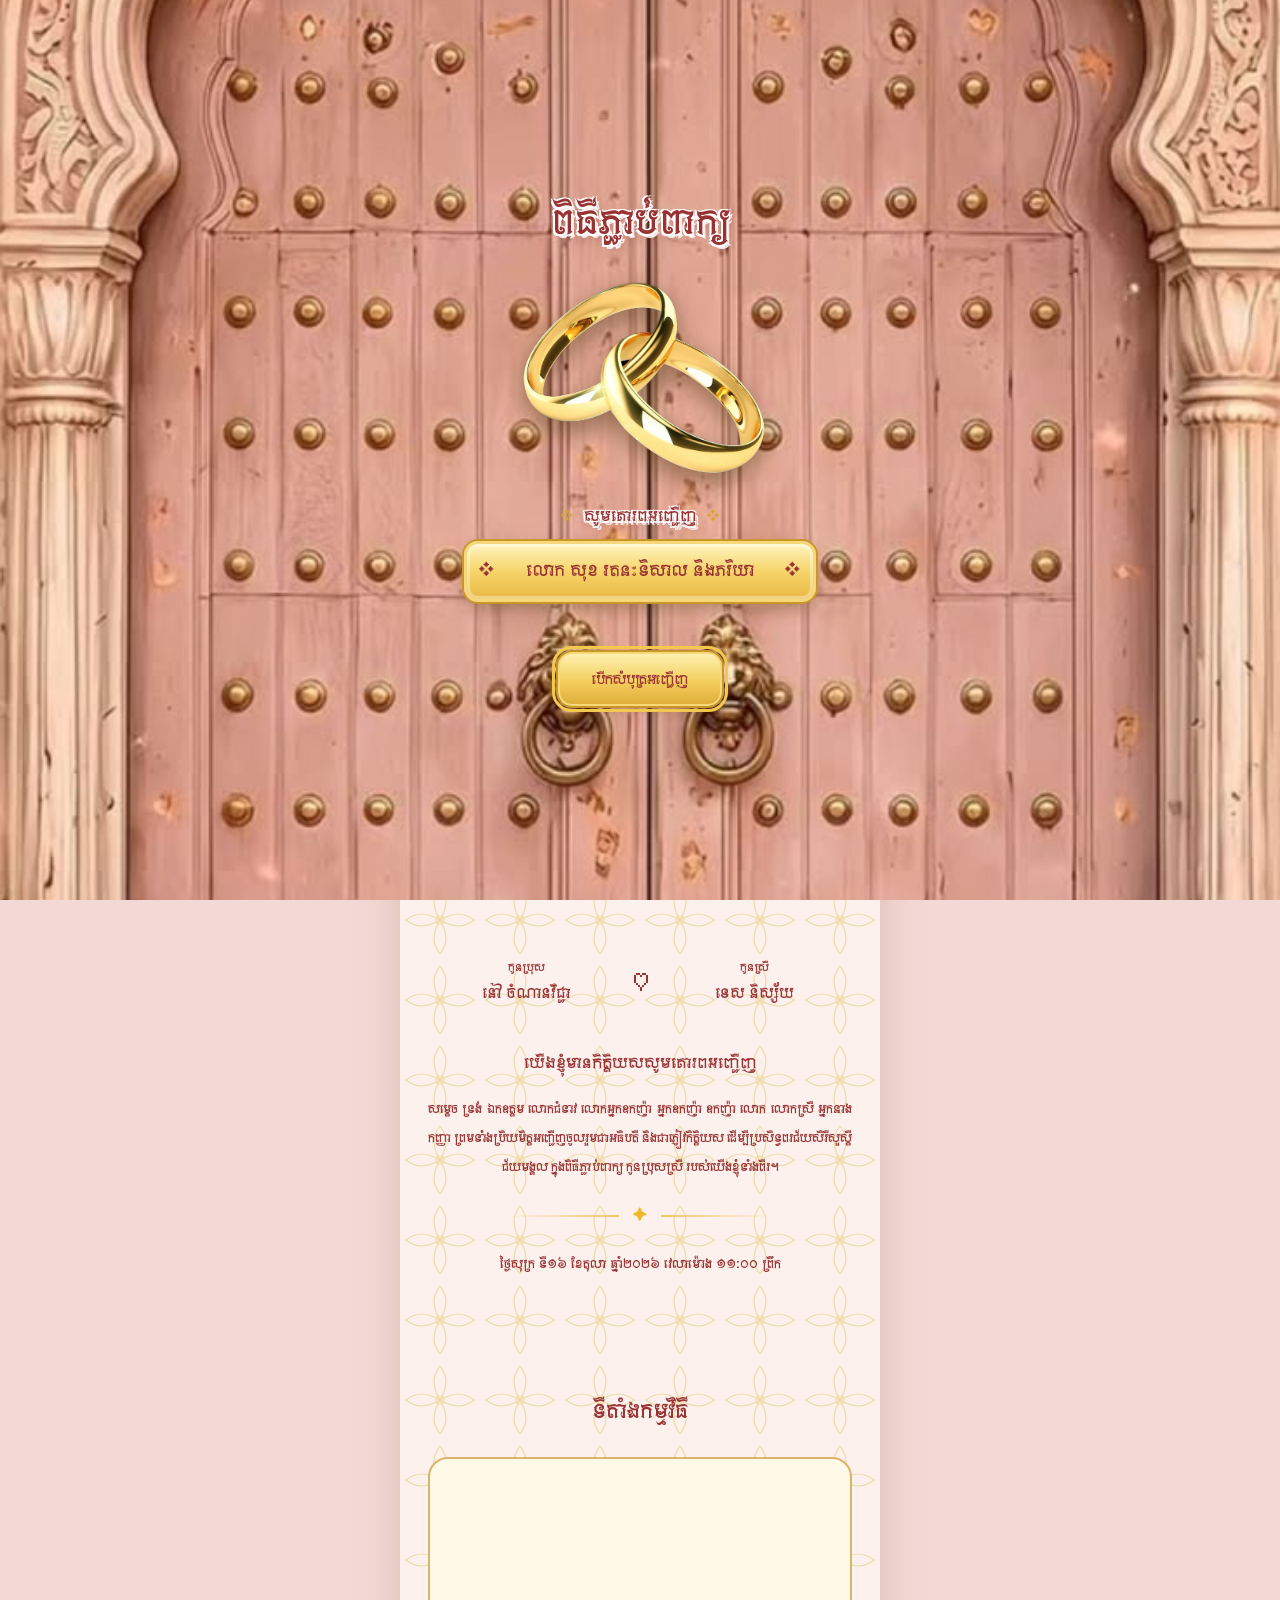
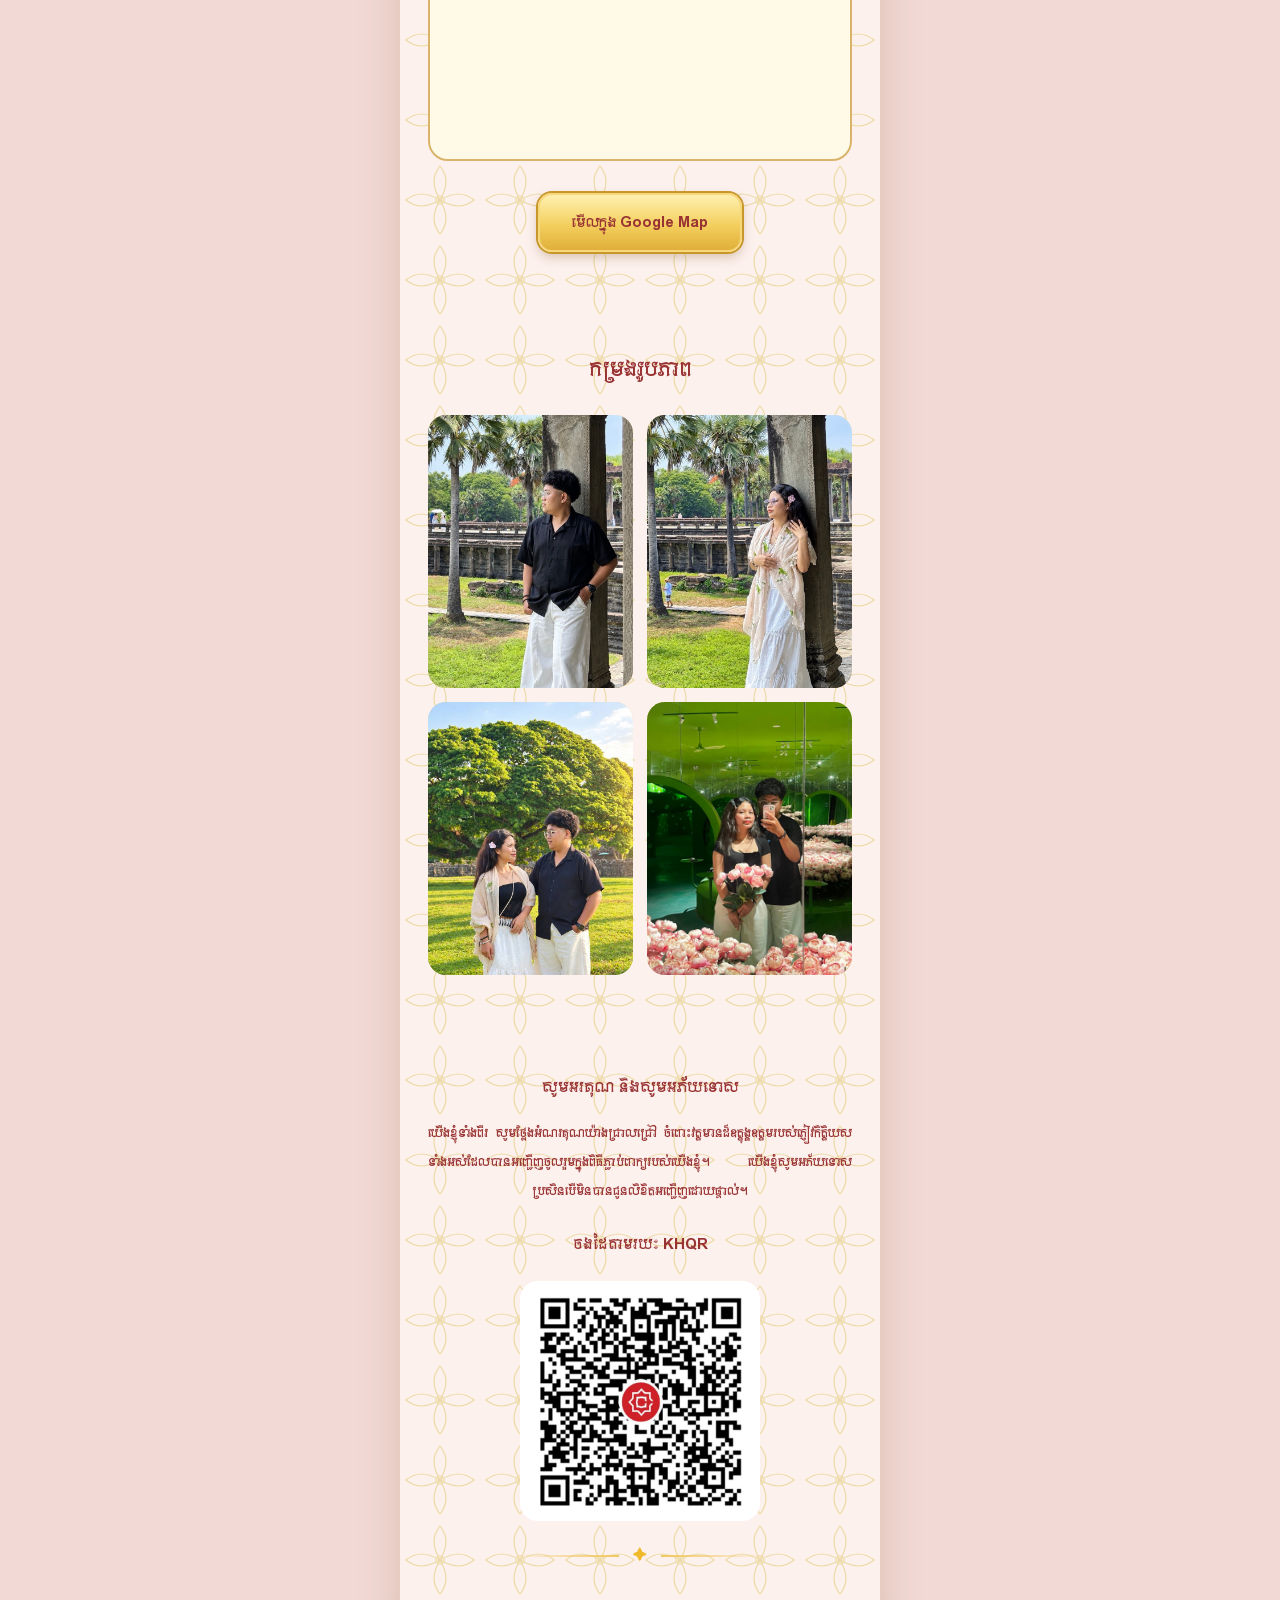
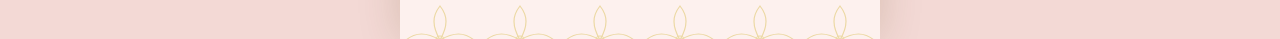
==== index.html @ 8ad5c9bc "Revise thank you message and fix audio source Updated the thank you message and corrected audio sour" ====
<!DOCTYPE html>
<html lang="km">
<head>
  <meta charset="UTF-8">
  <meta name="viewport" content="width=device-width, initial-scale=1">
  <meta name="robots" content="noindex">
  <title>ពិធីភ្ជាប់ពាក្យ</title>
  <link rel="preload" href="fonts/AKbalthom_Kbach_Regular.ttf" as="font" type="font/ttf" crossorigin>
  <link rel="stylesheet" href="style.css">
</head>
<body class="locked">
<div class="gate" id="gate" role="dialog" aria-modal="true" aria-label="Open invitation">
  <div class="door l"><div class="bg"></div></div>
  <div class="door r"><div class="bg"></div></div>
      
  <div class="gate-in">
    <h1 class="blue">ពិធីភ្ជាប់ពាក្យ</h1>
    <div class="ringbox"><img src="images/rings.png" alt="" onerror="this.remove()"></div>
    <p class="blue lead">សូមគោរពអញ្ជើញ</p>
    <div class="plaque" id="gateGuest"></div><br>
    <button class="gold" id="open" type="button">បើកសំបុត្រអញ្ជើញ</button>
  </div>
</div>

<main class="wrap">

  <section class="cover">
    <h1 class="blue">ពិធីភ្ជាប់ពាក្យ</h1>
    <p class="blue name l" id="groom"></p>
    <div class="ringbox"><img src="images/rings.png" alt="" onerror="this.remove()"><i class="sp s1"></i><i class="sp s2"></i><i class="sp s3"></i></div>
    <p class="blue name r" id="bride"></p>
    <div class="card">
    <p class="blue lead">សូមគោរពអញ្ជើញ</p>
    <div class="plaque" id="guest"></div>
    <p class="blue dateline" id="dateCover"></p>
    </div>
    <a class="scroll" href="#details">សូមអូសចុះក្រោម</a>
  </section>

  <section class="page" id="details">
    <div class="couple">
      <div><small>កូនប្រុស</small><strong id="groom2"></strong></div>
      <span class="heart" aria-hidden="true">♡</span>
      <div><small>កូនស្រី</small><strong id="bride2"></strong></div>
    </div>
    <h2>យើងខ្ញុំមានកិត្តិយសសូមគោរពអញ្ជើញ</h2>
    <p class="body">សម្តេច ទ្រង់ ឯកឧត្តម លោកជំទាវ លោកអ្នកឧកញ៉ា អ្នកឧកញ៉ា ឧកញ៉ា លោក លោកស្រី អ្នកនាង កញ្ញា ព្រមទាំងប្រិយមិត្តអញ្ជើញចូលរួមជាអធិបតី និងជាភ្ញៀវកិត្តិយស ដើម្បីប្រសិទ្ធពរជ័យសិរីសួស្តី ជ័យមង្គល ក្នុងពិធីភ្ជាប់ពាក្យ កូនប្រុសស្រី របស់យើងខ្ញុំទាំងពីរ។</p>
    <div class="divider"></div>
    <h3 id="countTitle">ចំនួនថ្ងៃរាប់ថយក្រោយ</h3>
    <p class="date" id="dateMain"></p>
    <div id="count" class="count" aria-live="polite"></div>
  </section>

  <section class="page">
    <h2 class="big">ទីតាំងកម្មវិធី</h2>
    <div class="map">
      <iframe id="mapFrame" title="ទីតាំងកម្មវិធី (Google Map)" loading="lazy" referrerpolicy="no-referrer-when-downgrade" allowfullscreen></iframe>
      <p id="mapNote" hidden>Map link not recognised. In config.js, paste the long Google Maps link (not a short maps.app.goo.gl link).</p>
      <p id="venueBox" hidden><strong id="venue"></strong><br><span id="address"></span></p>
    </div>
    <a class="gold" id="mapLink" href="#" target="_blank" rel="noopener">មើលក្នុង Google Map</a>
  </section>

  <section class="page">
    <h2 class="big">កម្រងរូបភាព</h2>
    <div class="gallery">
      <figure data-hint="images/photo1.jpg"><img src="images/photo1.jpg" alt="" loading="lazy" onerror="this.remove()"></figure>
      <figure data-hint="images/photo2.jpg"><img src="images/photo2.jpg" alt="" loading="lazy" onerror="this.remove()"></figure>
      <figure data-hint="images/photo3.jpg"><img src="images/photo3.jpg" alt="" loading="lazy" onerror="this.remove()"></figure>
      <figure data-hint="images/photo4.jpg"><img src="images/photo4.jpg" alt="" loading="lazy" onerror="this.remove()"></figure>
    </div>
  </section>

  <section class="page">
    <h2>សូមអរគុណ និងសូមអភ័យទោស</h2>
    <p class="body">យើងខ្ញុំទាំងពីរ សូមថ្លែងអំណរគុណយ៉ាងជ្រាលជ្រៅ ចំពោះវត្តមានដ៏ឧត្តុង្គឧត្តមរបស់ភ្ញៀវកិត្តិយសទាំងអស់ដែលបានអញ្ជើញចូលរួមក្នុងពិធីភ្ជាប់ពាក្យរបស់យើងខ្ញុំ។ យើងខ្ញុំសូមអភ័យទោស ប្រសិនបើមិនបានជូនលិខិតអញ្ជើញដោយផ្ទាល់។</p>
    <h3 class="khqr">ចងដៃតាមរយៈ KHQR</h3>
    <div class="qr">
      <figure data-hint="images/khqr.png"><img src="images/khqr.png" alt="KHQR" onerror="if(!this.dataset.retry){this.dataset.retry=1;this.src='images/khqr-usd.png'}else{this.remove()}"></figure>
    </div>
    <div class="divider"></div>
  </section>

</main>

<audio id="bgm" loop preload="auto">
  <source src="music.mp3" type="audio/mpeg">
  <source src="music.mp3" type="audio/mpeg">
</audio>
<button id="musicBtn" class="music" type="button" aria-label="Play or pause music" aria-pressed="false">
  <svg viewBox="0 0 24 24" width="22" height="22" aria-hidden="true"><path fill="currentColor" d="M9 3v11.3A3.5 3.5 0 1 0 11 17V7h6V3H9z"/></svg>
  <span class="slash"></span>
</button>
<script src="config.js"></script>
<script src="script.js"></script>
</body>
</html>
---- style.css ----
/* All text: AKbalthom Kbach (fonts/AKbalthom_Kbach_Regular.ttf) in #993333. Backgrounds: images/bg-pink.jpg */
@font-face{font-family:AKbalthomKbach;src:url("fonts/AKbalthom_Kbach_Regular.ttf") format("truetype");font-display:swap}
:root{--ink:#993333;--on-gold:#993333;--ivory:#fdf1ee}
*{box-sizing:border-box;font-weight:400}
html{scroll-behavior:smooth;-webkit-text-size-adjust:100%}
body{margin:0;background:#f3d9d5;color:var(--ink);font:400 .9rem/2.1 AKbalthomKbach,"Noto Sans Khmer",serif;font-synthesis:none}
button,input,textarea{font-family:inherit}
h1,h2,h3{margin:0}
.wrap{max-width:480px;margin:0 auto;background:var(--ivory) url("data:image/svg+xml,%3Csvg xmlns='http://www.w3.org/2000/svg' width='80' height='80' viewBox='0 0 80 80'%3E%3Cg fill='none' stroke='%23ecd9a4' stroke-width='1.2'%3E%3Cpath d='M40 6c8 10 8 20 0 34-8-14-8-24 0-34zM40 74c8-10 8-20 0-34-8 14-8 24 0 34zM6 40c10-8 20-8 34 0-14 8-24 8-34 0zM74 40c-10 8-20 8-34 0 14-8 24-8 34 0z'/%3E%3Ccircle cx='40' cy='40' r='4'/%3E%3C/g%3E%3C/svg%3E");box-shadow:0 0 40px rgba(90,60,10,.18)}
.wrap{isolation:isolate}
/* All text: AKbalthom Kbach (fonts/AKbalthom_Kbach_Regular.ttf) in #993333. Backgrounds: images/bg-pink.jpg */
.wrap::before{content:"";position:fixed;z-index:-1;top:0;bottom:0;left:50%;width:min(100%,480px);transform:translateX(-50%);
  background:url("images/pink1.jpg") center/cover no-repeat,var(--ivory)}
.blue{text-shadow:-1.5px -1.5px 0 #fff,1.5px -1.5px 0 #fff,-1.5px 1.5px 0 #fff,1.5px 1.5px 0 #fff,3px 4px 0 rgba(255,255,255,.85),4px 7px 8px rgba(110,40,40,.28)}
/* All text: AKbalthom Kbach (fonts/AKbalthom_Kbach_Regular.ttf) in #993333. Backgrounds: images/bg-pink.jpg */
.cover{position:relative;overflow:hidden;min-height:100svh;display:flex;flex-direction:column;align-items:center;justify-content:flex-start;gap:.4rem;padding:max(18svh,5.5rem) 1.25rem 6rem;text-align:center;background:url("images/bg-pink.jpg") center/cover no-repeat,#f9e3e0}
.cover h1{font-size:clamp(2.4rem,12vw,3.4rem);line-height:1.5}
.name{width:100%;margin:0;font-size:clamp(1.6rem,8vw,2.3rem);line-height:1.6}
.name.l{text-align:left;padding-left:.4rem}
.name.r{text-align:right;padding-right:.4rem}
.orn{width:min(86%,320px);height:auto}
.ringbox{position:relative;width:min(54%,270px);margin:.25rem auto}
.ringbox img{display:block;width:100%;height:auto;filter:drop-shadow(0 10px 12px rgba(60,40,0,.45))}
.gate .ringbox{width:min(72%,290px)}
.sp{position:absolute;width:24px;height:24px;background:#fff8dc;clip-path:polygon(50% 0,60% 40%,100% 50%,60% 60%,50% 100%,40% 60%,0 50%,40% 40%);opacity:0}
.s1{left:63%;top:8%}.s2{left:22%;top:46%}.s3{left:79%;top:58%}
.lead{font-size:1rem;margin:0;line-height:1.9}
.lead::before,.lead::after{content:"❖";color:#d9a335;margin:0 .6rem;font-size:.9em;text-shadow:none}
.plaque{position:relative;min-width:84%;padding:.8rem 2.4rem;font-size:1.05rem;line-height:1.8;color:var(--on-gold);background:linear-gradient(180deg,#fff4bf,#f6d46a 50%,#e8b944);border:3px solid #f6d77a;border-radius:14px;box-shadow:0 0 0 2px #c9962a,inset 0 0 0 3px rgba(255,255,255,.35),0 8px 16px rgba(60,40,0,.3)}
.plaque::before,.plaque::after{content:"❖";position:absolute;top:50%;transform:translateY(-50%);color:#993333;font-size:1.1rem}
.plaque::before{left:.7rem}.plaque::after{right:.7rem}
.dateline{margin:.2rem 0;font-size:.78rem;line-height:1.9}
.dateline::before,.dateline::after{content:"❖";color:#d9a335;margin:0 .5rem;font-size:.8em;text-shadow:none}
.scroll{position:relative;z-index:1;margin-top:1rem;padding:.5rem 2.2rem .8rem;color:var(--on-gold);text-decoration:none;background:linear-gradient(180deg,#fff0b0,#f3cf5e 55%,#e0ae3a);border:3px solid #f6d77a;border-radius:16px;display:flex;flex-direction:column;align-items:center;line-height:1.7;box-shadow:0 0 0 2px #c9962a,0 6px 12px rgba(60,40,0,.3)}
.scroll small{font-size:.65rem}
.scroll::after{content:"";width:9px;height:9px;border:solid var(--on-gold);border-width:0 2px 2px 0;transform:rotate(45deg);margin-top:2px}
/* All text: AKbalthom Kbach (fonts/AKbalthom_Kbach_Regular.ttf) in #993333. Backgrounds: images/bg-pink.jpg */
.page{padding:3rem 1.75rem;text-align:center}
.page h2{font-size:1rem;line-height:2;margin-bottom:1rem}
.page h2.big{font-size:1.35rem;margin-bottom:1.5rem}
.page h3{font-size:.95rem;margin:1.5rem 0 .5rem}
.body{margin:0 auto;font-size:.78rem;line-height:2.3;text-align:justify;text-align-last:center}
.date{margin:.3rem 0 1rem;font-size:.8rem}
.couple{display:flex;justify-content:space-between;align-items:center;margin-bottom:2rem}
.couple div{flex:1;display:flex;flex-direction:column}
.couple small{font-size:.7rem}
.couple strong{font-size:.95rem;line-height:1.8}
.heart{font-size:2rem;padding:0 .5rem}
.divider{height:14px;margin:1.75rem auto;max-width:260px;position:relative;background:linear-gradient(90deg,transparent,#f0c75e 42%,transparent 42%,transparent 58%,#f0c75e 58%,transparent) center/100% 2px no-repeat}
.divider::after{content:"✦";position:absolute;inset:0;margin:auto;width:2em;height:100%;line-height:12px;color:#f0b92a;text-align:center}

/* All text: AKbalthom Kbach (fonts/AKbalthom_Kbach_Regular.ttf) in #993333. Backgrounds: images/bg-pink.jpg */
.count{display:flex;justify-content:center;gap:.6rem;margin:1rem 0 1.75rem;font-size:1.7rem;line-height:1.5}
.count div{min-width:3.6rem;display:flex;flex-direction:column}
.count small{font-size:.6rem}

/* All text: AKbalthom Kbach (fonts/AKbalthom_Kbach_Regular.ttf) in #993333. Backgrounds: images/bg-pink.jpg */
.gold{display:inline-block;padding:.75rem 2rem;border:2px solid #f6d77a;border-radius:14px;cursor:pointer;color:var(--on-gold);font-size:.9rem;text-decoration:none;background:linear-gradient(180deg,#fff0b0,#f3cf5e 55%,#e0ae3a);box-shadow:0 0 0 2px #c9962a,0 5px 12px rgba(120,80,20,.3)}
.gold:hover{filter:brightness(1.06)}
:focus-visible{outline:3px solid #f2c84f;outline-offset:3px}

/* All text: AKbalthom Kbach (fonts/AKbalthom_Kbach_Regular.ttf) in #993333. Backgrounds: images/bg-pink.jpg */
.map{border:2px solid #d9b46a;border-radius:20px;overflow:hidden;margin-bottom:2rem;background:#fff9e8}
.map iframe{display:block;width:100%;height:300px;border:0}
.map p{margin:0;padding:1.25rem;font-size:.8rem}
.gallery{display:grid;grid-template-columns:1fr 1fr;gap:.9rem}
figure{margin:0;position:relative;overflow:hidden;border-radius:18px;background:linear-gradient(160deg,#f3e2b0,#e0c27a);display:grid;place-items:center}
.gallery figure{aspect-ratio:3/4}
figure::after{content:attr(data-hint);position:absolute;font:.7rem "Noto Sans",sans-serif;color:var(--ink);z-index:0}
figure img{position:relative;z-index:1;width:100%;height:100%;object-fit:cover;display:block}
.qr{max-width:240px;margin:1.25rem auto 0}
.qr figure{aspect-ratio:1;background:#fff}
.qr img{object-fit:contain;padding:.5rem}

/* All text: AKbalthom Kbach (fonts/AKbalthom_Kbach_Regular.ttf) in #993333. Backgrounds: images/bg-pink.jpg */
.music{position:fixed;bottom:1rem;right:max(1rem,calc(50% - 240px + 1rem));z-index:10;width:46px;height:46px;border-radius:50%;border:2px solid #f6d77a;color:var(--on-gold);cursor:pointer;display:grid;place-items:center;background:linear-gradient(180deg,#fff0b0,#f3cf5e 55%,#e0ae3a);box-shadow:0 0 0 2px #c9962a,0 4px 10px rgba(120,80,20,.35)}
.music[hidden]{display:none}
.music svg{animation:spin 4s linear infinite}
.music .slash{position:absolute;width:30px;height:3px;background:var(--on-gold);border-radius:2px;transform:rotate(-45deg);box-shadow:0 0 0 1px #fff;display:none}
.music[aria-pressed="false"] svg{animation:none}
.music[aria-pressed="false"] .slash{display:block}
@keyframes spin{to{transform:rotate(360deg)}}


/* All text: AKbalthom Kbach (fonts/AKbalthom_Kbach_Regular.ttf) in #993333. Backgrounds: images/bg-pink.jpg */
  body.locked{overflow:hidden}
  .gate{position:fixed;inset:0;z-index:20;display:grid;place-items:center;padding:1.5rem;text-align:center}
  .gate.open{pointer-events:none}
  .gate-in{position:relative;z-index:1;width:min(100%,420px);display:flex;flex-direction:column;align-items:center;gap:.6rem;transition:opacity .4s ease,transform .7s ease}
  .gate.open .gate-in{opacity:0;transform:scale(1.08)}
  .gate h1{font-size:clamp(1.7rem,8vw,2.3rem);line-height:1.6}
  .gate .lead{margin:0}
  .gate small{font-size:.7rem}
  .gleaf,.gfloral{z-index:1;transition:opacity .4s ease}
  .gate.open .gleaf,.gate.open .gfloral{opacity:0}
  .door{position:absolute;top:0;bottom:0;width: 50%;overflow:hidden;transition:transform 1.05s cubic-bezier(.7,0,.2,1) .15s}
  .door.l{left:0}.door.r{right:0}
  .door .bg{position:absolute;top:0;bottom:0;width:200%;background:url("images/door.jpg") center/cover no-repeat,#f9e3e0}
  .door.l .bg{left:0}.door.r .bg{right:0}
  .door.l::after{content:"";position:absolute;top:0;right:0;bottom:0;width:2px;}
  .gate.open .l{transform:translateX(-101%)}
  .gate.open .r{transform:translateX(101%)}

  /* Reveal animation after opening (skipped for people who prefer less motion) */
  @media (prefers-reduced-motion:no-preference){
    .cover>*{opacity:0}
    .cover>:nth-child(2){--i:1}.cover>:nth-child(3){--i:2}.cover>:nth-child(4){--i:3}
    .cover>:nth-child(5){--i:4}.cover>:nth-child(6){--i:5}.cover>:nth-child(7){--i:6}.cover>:nth-child(8){--i:7}
    .revealed .cover>*{animation:rise .9s cubic-bezier(.2,.7,.2,1) both;animation-delay:calc(.55s + var(--i,0) * .14s)}
    .revealed .ringbox{animation:ringIn 1.4s cubic-bezier(.2,.8,.2,1) .9s both}
    .revealed .ringbox img{animation:float 5s ease-in-out 2.4s infinite}
    .revealed .sp{animation:twinkle 2.8s ease-in-out 2.2s infinite both}
    .revealed .s2{animation-delay:3s}.revealed .s3{animation-delay:3.7s}
    .music svg{animation:spin 4s linear infinite}
  }
  @keyframes ringIn{from{opacity:0;transform:translateY(34px) scale(.7) rotate(-12deg)}to{opacity:1;transform:none}}
  @keyframes float{0%,100%{transform:translateY(0)}50%{transform:translateY(-6px)}}
  @keyframes twinkle{0%,100%{transform:scale(0) rotate(0);opacity:0}40%{transform:scale(1) rotate(25deg);opacity:1}70%{transform:scale(.55);opacity:.7}}
  @keyframes rise{from{opacity:0;transform:translateY(18px)}to{opacity:1;transform:none}}
  @media (prefers-reduced-motion:reduce){
    html{scroll-behavior:auto}
    .music svg{animation:none}
    .door{transition:opacity .3s}
    .gate.open .door{transform:none;opacity:0}
}
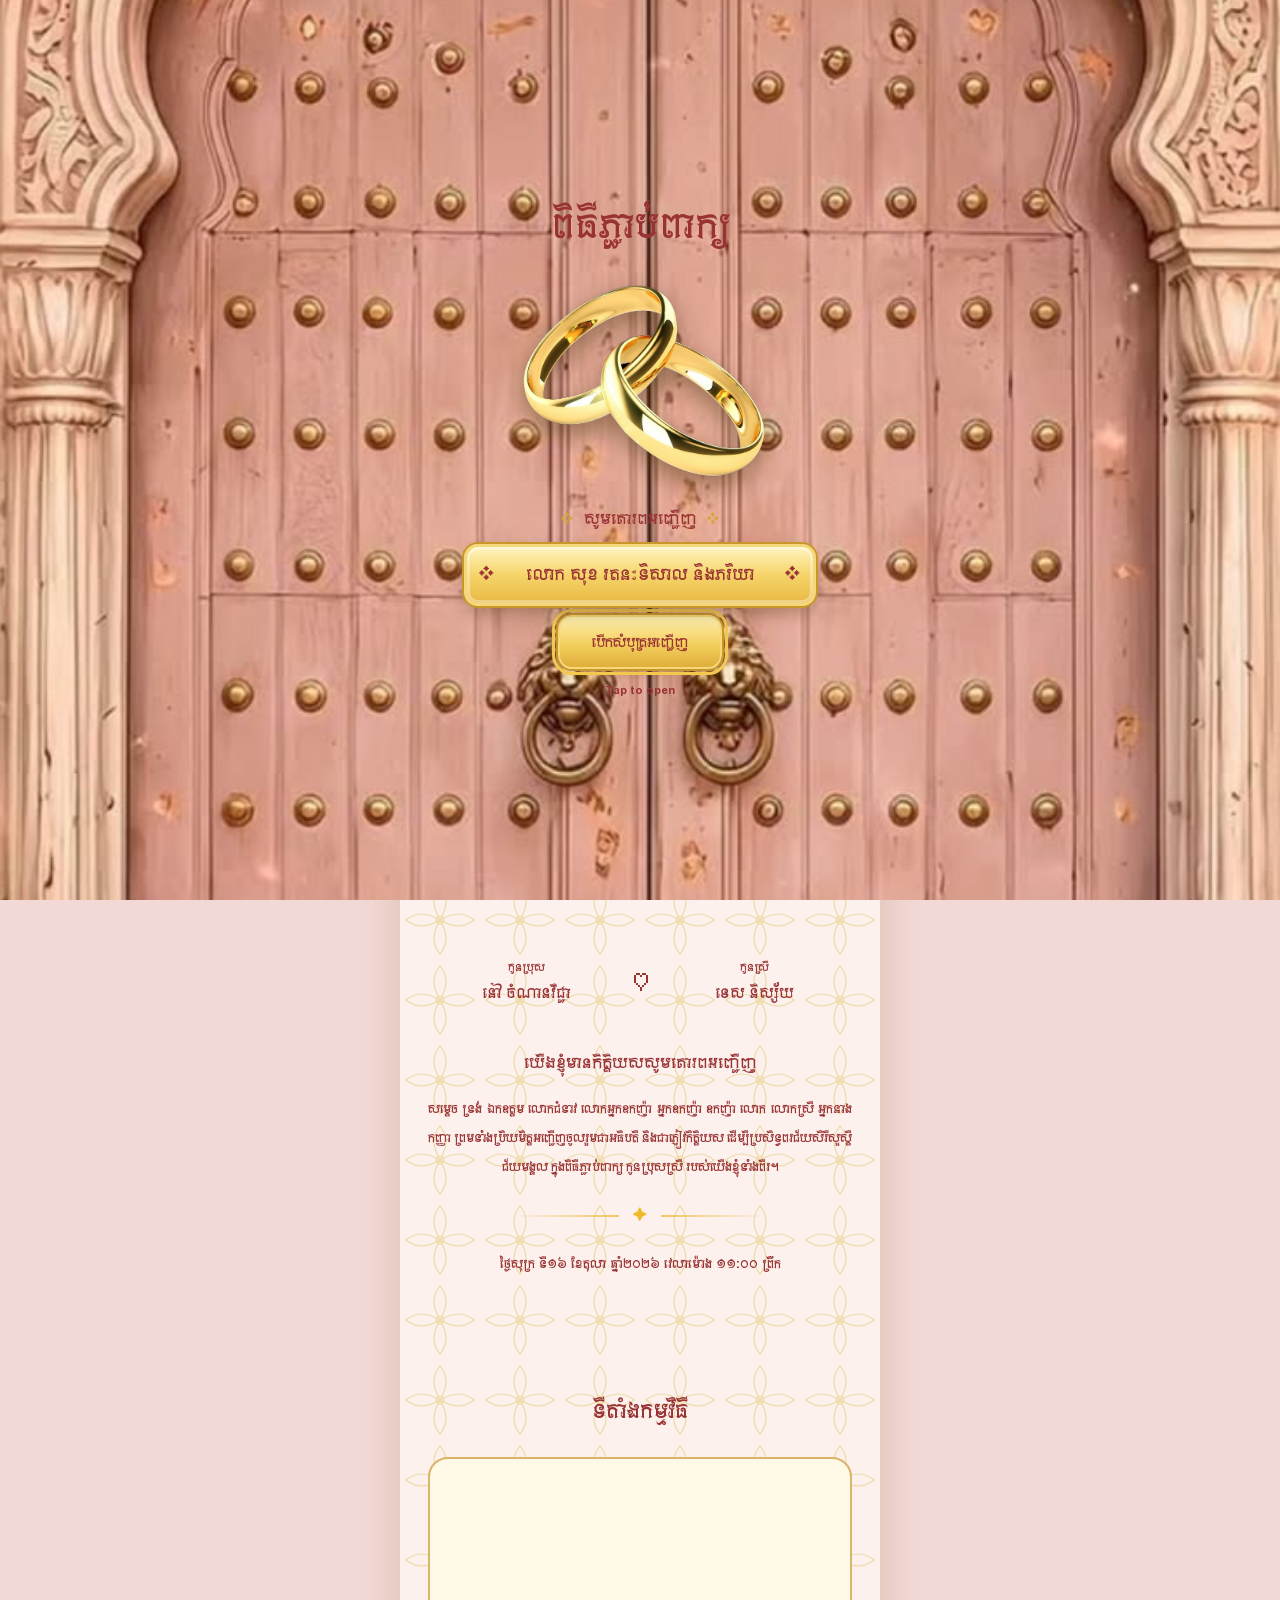
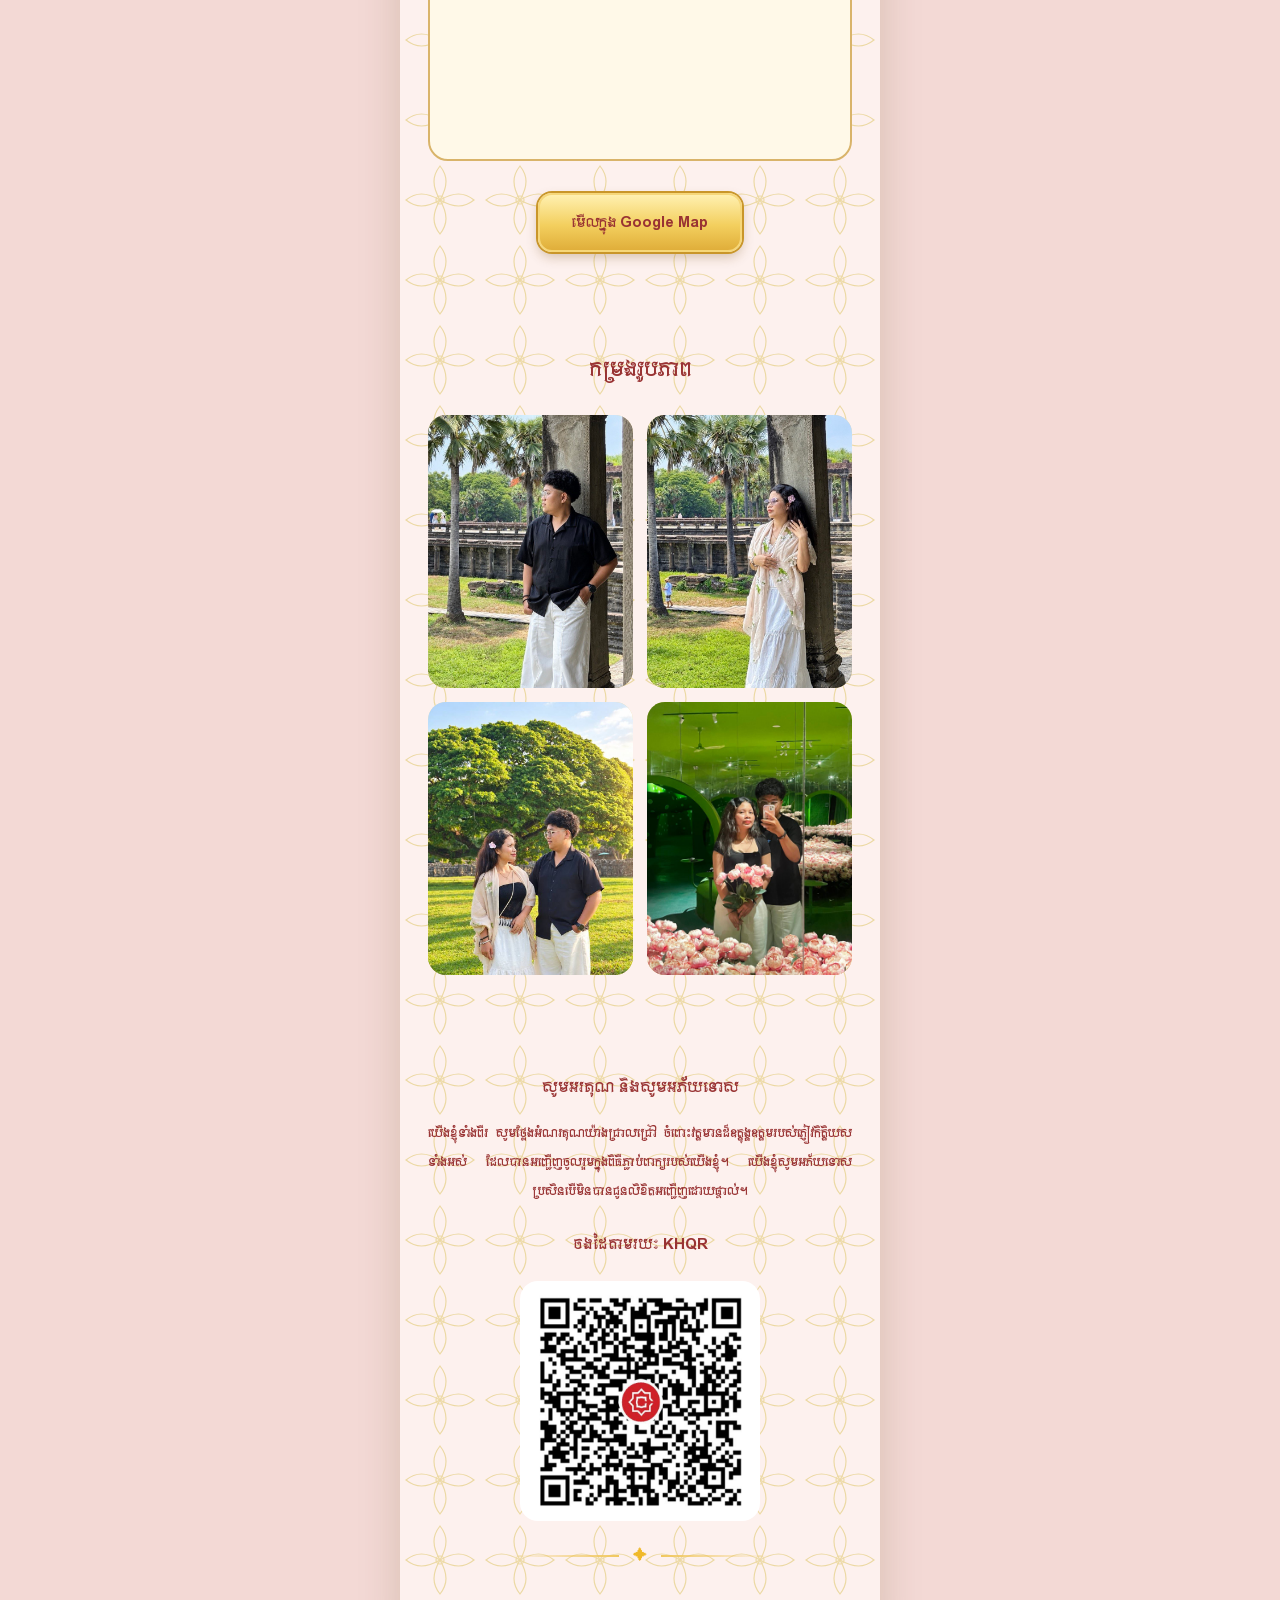
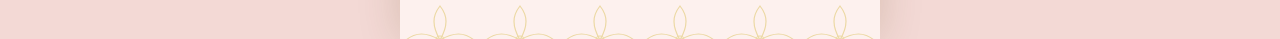
==== commit 3634380c: "Update HTML structure and styling classes" ====
--- a/index.html
+++ b/index.html
@@ -5,36 +5,42 @@
   <meta name="viewport" content="width=device-width, initial-scale=1">
   <meta name="robots" content="noindex">
   <title>ពិធីភ្ជាប់ពាក្យ</title>
-  <link rel="preload" href="fonts/AKbalthom_Kbach_Regular.ttf" as="font" type="font/ttf" crossorigin>
+  <link rel="preconnect" href="https://fonts.googleapis.com">
+  <link rel="preconnect" href="https://fonts.gstatic.com" crossorigin>
+  <link href="https://fonts.googleapis.com/css2?family=Moul&display=swap" rel="stylesheet">
   <link rel="stylesheet" href="style.css">
 </head>
 <body class="locked">
+
 <div class="gate" id="gate" role="dialog" aria-modal="true" aria-label="Open invitation">
   <div class="door l"><div class="bg"></div></div>
   <div class="door r"><div class="bg"></div></div>
-      
   <div class="gate-in">
-    <h1 class="blue">ពិធីភ្ជាប់ពាក្យ</h1>
+    <h1 class="ink">ពិធីភ្ជាប់ពាក្យ</h1>
     <div class="ringbox"><img src="images/rings.png" alt="" onerror="this.remove()"></div>
-    <p class="blue lead">សូមគោរពអញ្ជើញ</p>
-    <div class="plaque" id="gateGuest"></div><br>
+    <p class="ink lead">សូមគោរពអញ្ជើញ</p>
+    <div class="plaque" id="gateGuest"></div>
     <button class="gold" id="open" type="button">បើកសំបុត្រអញ្ជើញ</button>
+    <small class="ink">Tap to open</small>
   </div>
 </div>
 
 <main class="wrap">
 
   <section class="cover">
-    <h1 class="blue">ពិធីភ្ជាប់ពាក្យ</h1>
-    <p class="blue name l" id="groom"></p>
-    <div class="ringbox"><img src="images/rings.png" alt="" onerror="this.remove()"><i class="sp s1"></i><i class="sp s2"></i><i class="sp s3"></i></div>
-    <p class="blue name r" id="bride"></p>
-    <div class="card">
-    <p class="blue lead">សូមគោរពអញ្ជើញ</p>
+    <h1 class="ink">ពិធីភ្ជាប់ពាក្យ</h1>
+    <div class="pair">
+      <span class="ink lab">កូនប្រុស</span>
+      <div class="ringbox"><img src="images/rings.png" alt="" onerror="this.remove()"><i class="sp s1"></i><i class="sp s2"></i><i class="sp s3"></i></div>
+      <span class="ink lab">កូនស្រី</span>
+      <span class="ink nm l" id="groom"></span>
+      <span class="ink nm r" id="bride"></span>
+    </div>
+    <p class="ink bigdate" id="dateShort"></p>
+    <p class="ink lead">សូមគោរពអញ្ជើញ</p>
     <div class="plaque" id="guest"></div>
-    <p class="blue dateline" id="dateCover"></p>
-    </div>
-    <a class="scroll" href="#details">សូមអូសចុះក្រោម</a>
+    <p class="ink dateline" id="dateCover"></p>
+    <a class="scroll" href="#details">សូមអូសចុះក្រោម<small>Scroll down</small></a>
   </section>
 
   <section class="page" id="details">
@@ -73,7 +79,7 @@
 
   <section class="page">
     <h2>សូមអរគុណ និងសូមអភ័យទោស</h2>
-    <p class="body">យើងខ្ញុំទាំងពីរ សូមថ្លែងអំណរគុណយ៉ាងជ្រាលជ្រៅ ចំពោះវត្តមានដ៏ឧត្តុង្គឧត្តមរបស់ភ្ញៀវកិត្តិយសទាំងអស់ដែលបានអញ្ជើញចូលរួមក្នុងពិធីភ្ជាប់ពាក្យរបស់យើងខ្ញុំ។ យើងខ្ញុំសូមអភ័យទោស ប្រសិនបើមិនបានជូនលិខិតអញ្ជើញដោយផ្ទាល់។</p>
+    <p class="body">យើងខ្ញុំទាំងពីរ សូមថ្លែងអំណរគុណយ៉ាងជ្រាលជ្រៅ ចំពោះវត្តមានដ៏ឧត្តុង្គឧត្តមរបស់ភ្ញៀវកិត្តិយសទាំងអស់ ដែលបានអញ្ជើញចូលរួមក្នុងពិធីភ្ជាប់ពាក្យរបស់យើងខ្ញុំ។ យើងខ្ញុំសូមអភ័យទោស ប្រសិនបើមិនបានជូនលិខិតអញ្ជើញដោយផ្ទាល់។</p>
     <h3 class="khqr">ចងដៃតាមរយៈ KHQR</h3>
     <div class="qr">
       <figure data-hint="images/khqr.png"><img src="images/khqr.png" alt="KHQR" onerror="if(!this.dataset.retry){this.dataset.retry=1;this.src='images/khqr-usd.png'}else{this.remove()}"></figure>
@@ -84,7 +90,7 @@
 </main>
 
 <audio id="bgm" loop preload="auto">
-  <source src="music.mp3" type="audio/mpeg">
+  <source src="music/music.mp3" type="audio/mpeg">
   <source src="music.mp3" type="audio/mpeg">
 </audio>
 <button id="musicBtn" class="music" type="button" aria-label="Play or pause music" aria-pressed="false">
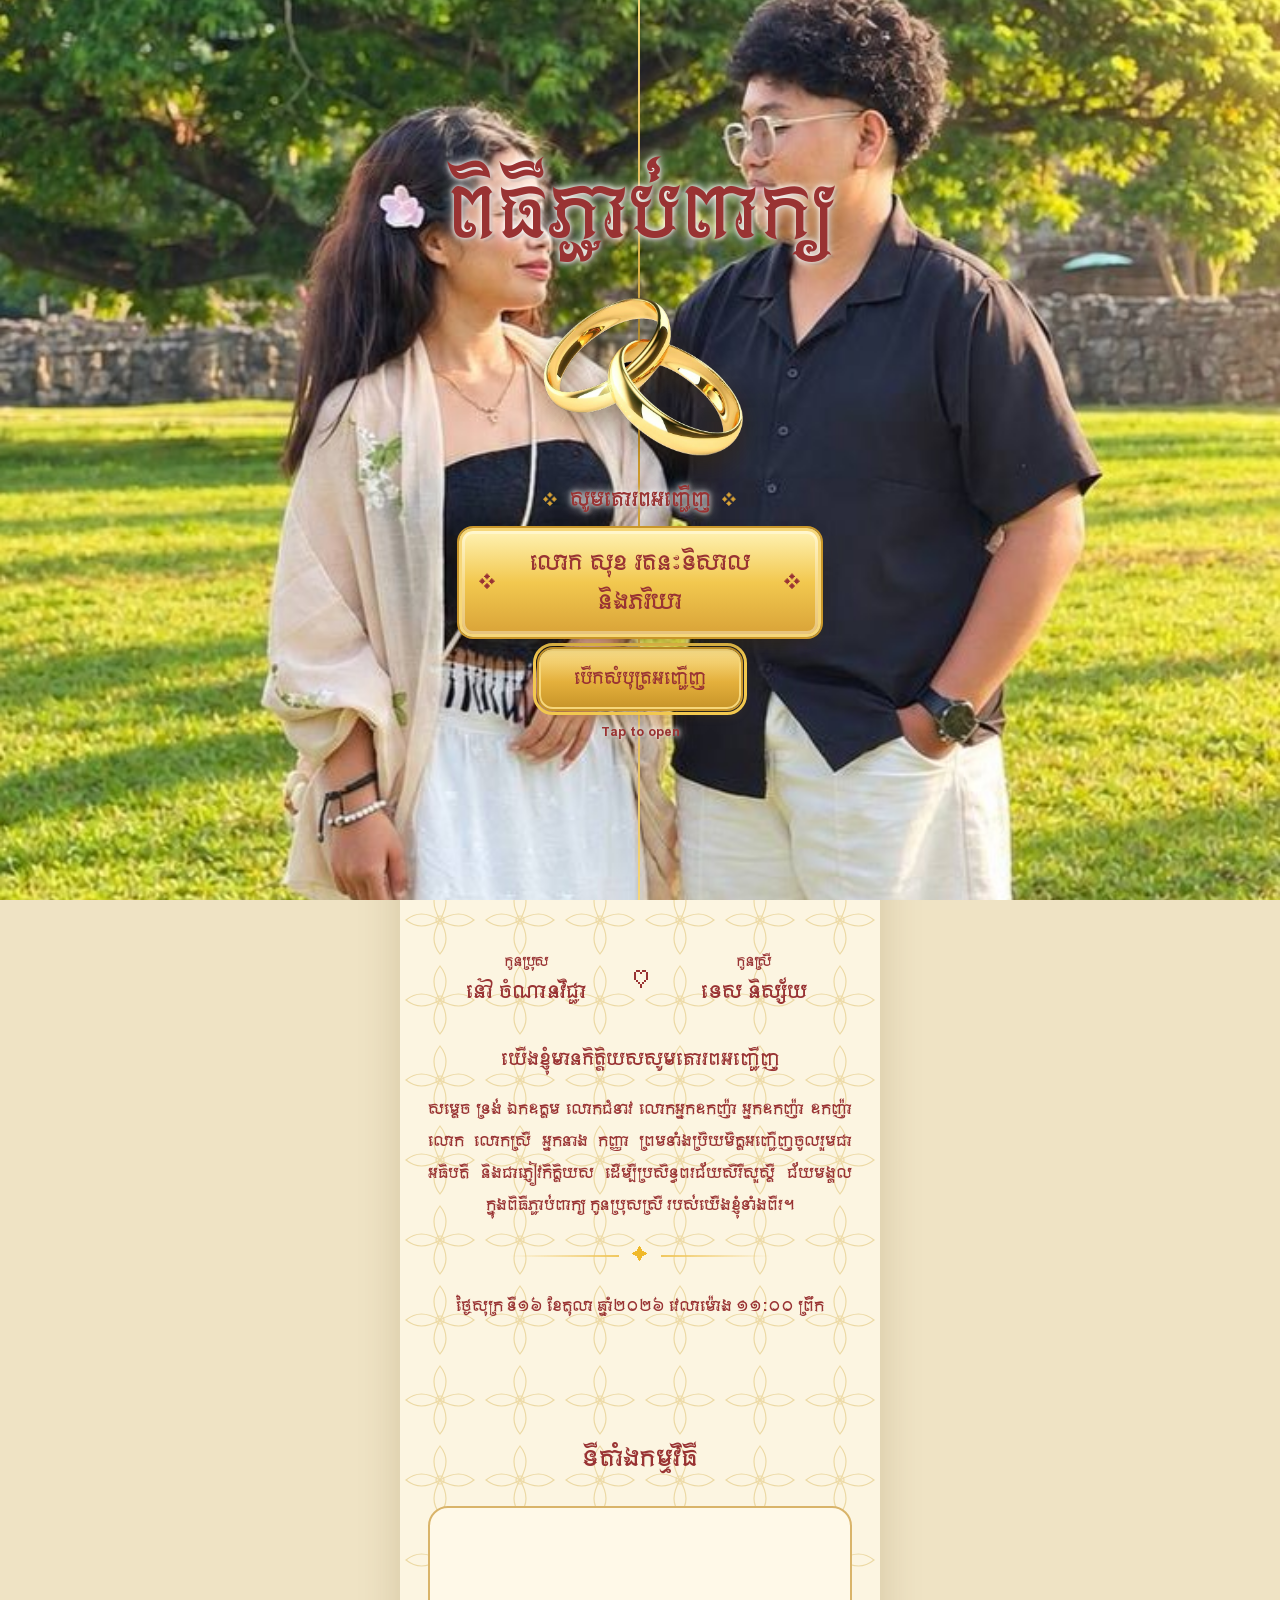
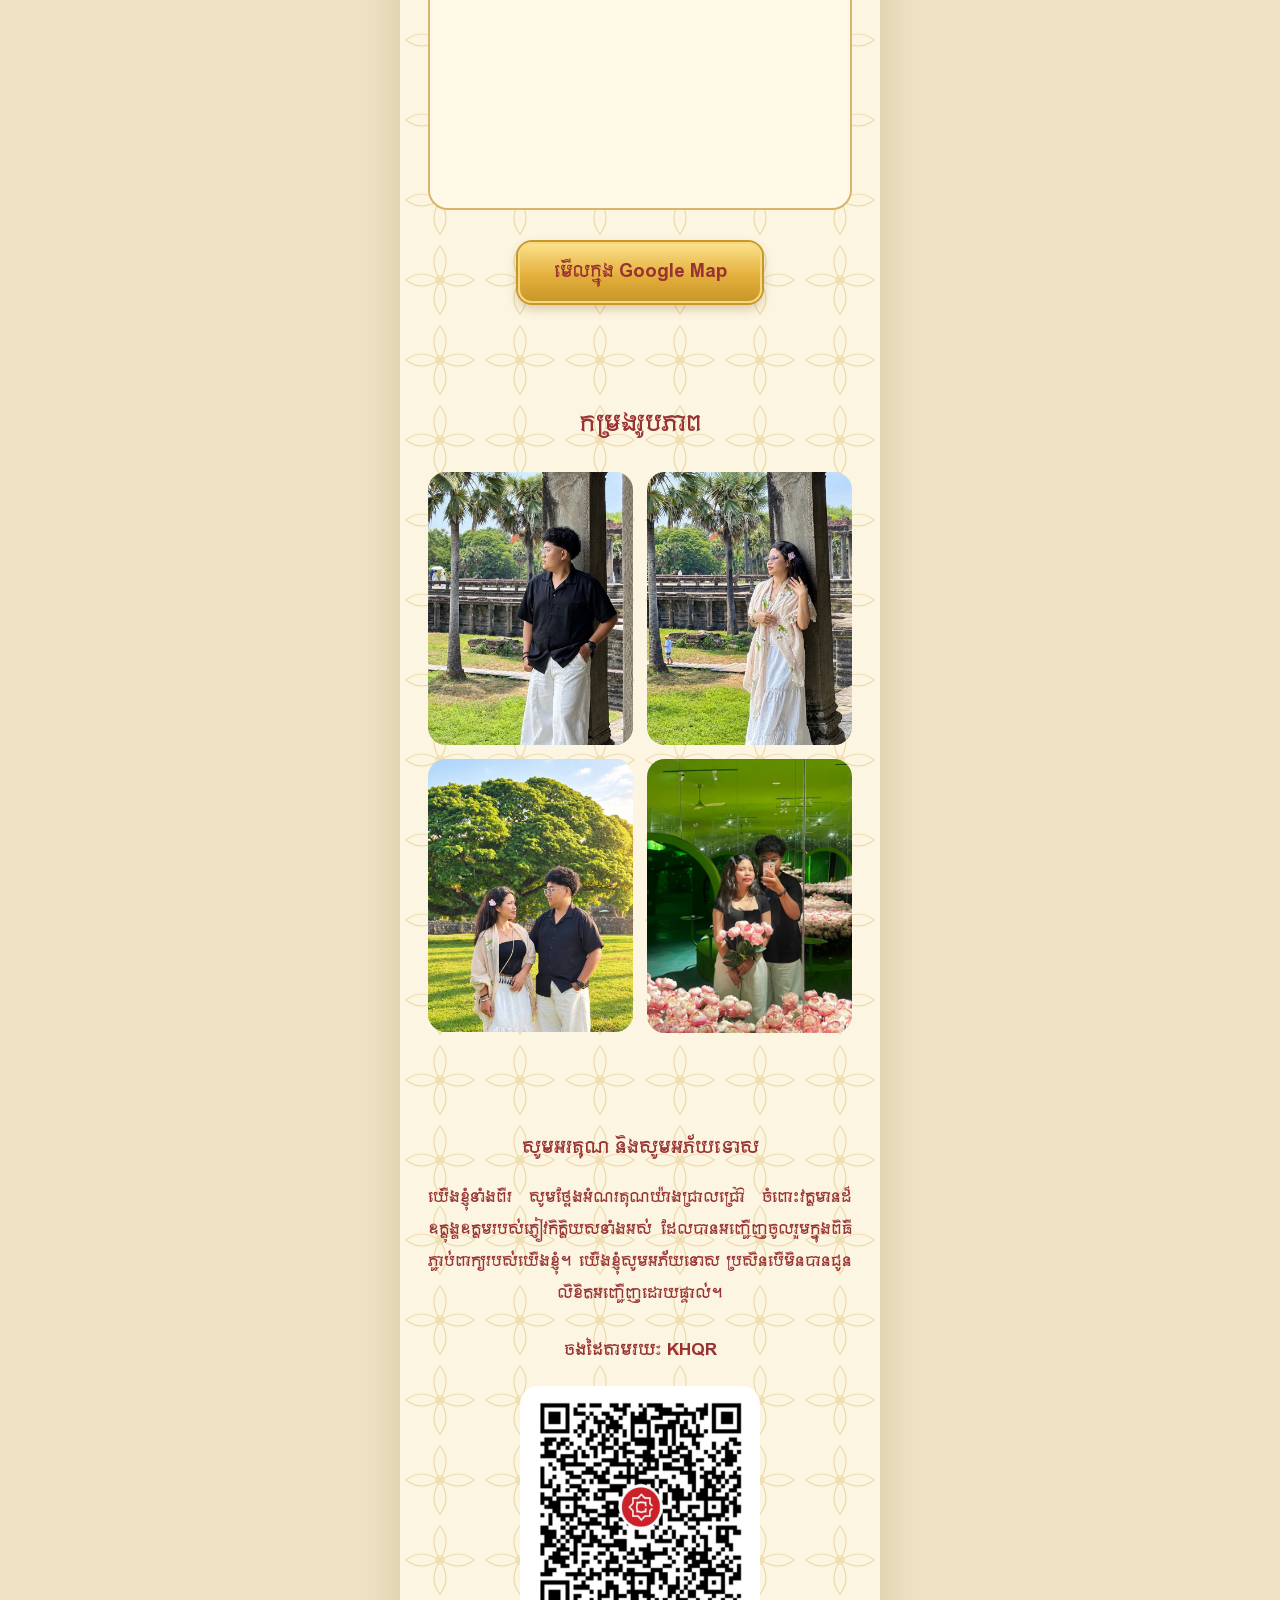
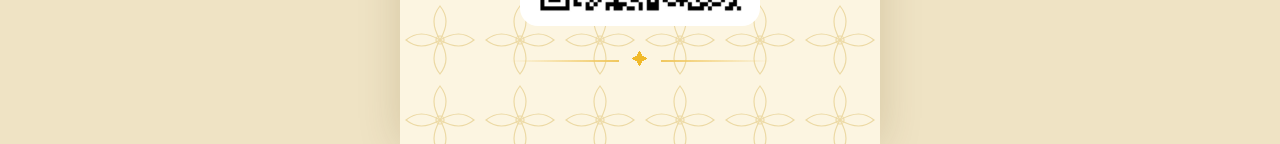
==== commit df8efc83: "Update class attributes for span elements" ====
--- a/index.html
+++ b/index.html
@@ -30,9 +30,9 @@
   <section class="cover">
     <h1 class="ink">ពិធីភ្ជាប់ពាក្យ</h1>
     <div class="pair">
-      <span class="ink lab">កូនប្រុស</span>
+      <span class="ink lab l">កូនប្រុស</span>
       <div class="ringbox"><img src="images/rings.png" alt="" onerror="this.remove()"><i class="sp s1"></i><i class="sp s2"></i><i class="sp s3"></i></div>
-      <span class="ink lab">កូនស្រី</span>
+      <span class="ink lab r">កូនស្រី</span>
       <span class="ink nm l" id="groom"></span>
       <span class="ink nm r" id="bride"></span>
     </div>
--- a/style.css
+++ b/style.css
@@ -1,126 +1,128 @@
-/* All text: AKbalthom Kbach (fonts/AKbalthom_Kbach_Regular.ttf) in #993333. Backgrounds: images/bg-pink.jpg */
-@font-face{font-family:AKbalthomKbach;src:url("fonts/AKbalthom_Kbach_Regular.ttf") format("truetype");font-display:swap}
-:root{--ink:#993333;--on-gold:#993333;--ivory:#fdf1ee}
+/* Text: AKbalthom Kbach font in #993333. Cover and opening screen: images/Background.jpg (the pink flowers).
+   Pages below: images/frame.jpg. Put your font file in the fonts folder (see README). */
+@font-face{font-family:"AKbalthom Kbach";font-display:swap;src:local("AKbalthom Kbach"),local("AKbalthom Kbach Regular"),
+  url("fonts/AKbalthom-Kbach.ttf") format("truetype"),url("fonts/AKbalthom Kbach Regular.ttf") format("truetype"),url("fonts/AKbalthom.ttf") format("truetype")}
+:root{--ink:#993333;--ivory:#fcf5e1;--pinkbg:linear-gradient(160deg,#f8dfda,#f2c6c0 60%,#f8e2dd)}
 *{box-sizing:border-box;font-weight:400}
 html{scroll-behavior:smooth;-webkit-text-size-adjust:100%}
-body{margin:0;background:#f3d9d5;color:var(--ink);font:400 .9rem/2.1 AKbalthomKbach,"Noto Sans Khmer",serif;font-synthesis:none}
+body{margin:0;background:#efe3c4;color:var(--ink);font:400 1rem/1.9 "AKbalthom Kbach","Moul","Noto Sans Khmer",serif;font-synthesis:none}
 button,input,textarea{font-family:inherit}
 h1,h2,h3{margin:0}
 .wrap{max-width:480px;margin:0 auto;background:var(--ivory) url("data:image/svg+xml,%3Csvg xmlns='http://www.w3.org/2000/svg' width='80' height='80' viewBox='0 0 80 80'%3E%3Cg fill='none' stroke='%23ecd9a4' stroke-width='1.2'%3E%3Cpath d='M40 6c8 10 8 20 0 34-8-14-8-24 0-34zM40 74c8-10 8-20 0-34-8 14-8 24 0 34zM6 40c10-8 20-8 34 0-14 8-24 8-34 0zM74 40c-10 8-20 8-34 0 14-8 24-8 34 0z'/%3E%3Ccircle cx='40' cy='40' r='4'/%3E%3C/g%3E%3C/svg%3E");box-shadow:0 0 40px rgba(90,60,10,.18)}
 .wrap{isolation:isolate}
-/* All text: AKbalthom Kbach (fonts/AKbalthom_Kbach_Regular.ttf) in #993333. Backgrounds: images/bg-pink.jpg */
 .wrap::before{content:"";position:fixed;z-index:-1;top:0;bottom:0;left:50%;width:min(100%,480px);transform:translateX(-50%);
-  background:url("images/pink1.jpg") center/cover no-repeat,var(--ivory)}
-.blue{text-shadow:-1.5px -1.5px 0 #fff,1.5px -1.5px 0 #fff,-1.5px 1.5px 0 #fff,1.5px 1.5px 0 #fff,3px 4px 0 rgba(255,255,255,.85),4px 7px 8px rgba(110,40,40,.28)}
-/* All text: AKbalthom Kbach (fonts/AKbalthom_Kbach_Regular.ttf) in #993333. Backgrounds: images/bg-pink.jpg */
-.cover{position:relative;overflow:hidden;min-height:100svh;display:flex;flex-direction:column;align-items:center;justify-content:flex-start;gap:.4rem;padding:max(18svh,5.5rem) 1.25rem 6rem;text-align:center;background:url("images/bg-pink.jpg") center/cover no-repeat,#f9e3e0}
-.cover h1{font-size:clamp(2.4rem,12vw,3.4rem);line-height:1.5}
-.name{width:100%;margin:0;font-size:clamp(1.6rem,8vw,2.3rem);line-height:1.6}
-.name.l{text-align:left;padding-left:.4rem}
-.name.r{text-align:right;padding-right:.4rem}
-.orn{width:min(86%,320px);height:auto}
-.ringbox{position:relative;width:min(54%,270px);margin:.25rem auto}
+  background:url("images/frame.jpg") center/cover no-repeat,var(--ivory)}
+/* Text with a soft white halo and a light shadow, like the design */
+.ink{text-shadow:0 0 5px #fff,0 0 12px rgba(255,255,255,.9),3px 3px 2px rgba(70,40,40,.3)}
+
+/* Cover: same layout as the design. Sizes follow the screen width (u = 1% of it, up to 480px). */
+.cover{--u:min(1vw,4.8px);position:relative;overflow:hidden;min-height:100svh;display:flex;flex-direction:column;align-items:center;justify-content:center;gap:calc(2.4*var(--u));padding:calc(10*var(--u)) calc(3*var(--u)) calc(9*var(--u));text-align:center;
+  background:url("images/Background.jpg") center/cover no-repeat,url("images/background.jpg") center/cover no-repeat,var(--pinkbg)}
+.cover h1{font-size:calc(17*var(--u));line-height:1.4}
+.pair{width:100%;display:grid;grid-template-columns:1fr auto 1fr;align-items:center;column-gap:calc(1.5*var(--u));row-gap:calc(1*var(--u))}
+.lab{font-size:calc(7*var(--u));line-height:1.5}
+.nm{font-size:calc(7.6*var(--u));line-height:1.5;max-width:calc(47*var(--u))}
+.nm.l{grid-column:1/3;justify-self:start;text-align:left}
+.nm.r{grid-column:2/4;justify-self:end;text-align:right}
+.bigdate{font-size:calc(7.4*var(--u));margin:calc(1.5*var(--u)) 0 0;line-height:1.5}
+.ringbox{position:relative;width:min(90%,400px);margin:.25rem 0}
 .ringbox img{display:block;width:100%;height:auto;filter:drop-shadow(0 10px 12px rgba(60,40,0,.45))}
-.gate .ringbox{width:min(72%,290px)}
-.sp{position:absolute;width:24px;height:24px;background:#fff8dc;clip-path:polygon(50% 0,60% 40%,100% 50%,60% 60%,50% 100%,40% 60%,0 50%,40% 40%);opacity:0}
+.pair .ringbox{width:calc(30*var(--u));margin:0}
+.gate .ringbox{width:min(60%,240px)}
+.sp{position:absolute;width:22px;height:22px;background:#fff8dc;clip-path:polygon(50% 0,60% 40%,100% 50%,60% 60%,50% 100%,40% 60%,0 50%,40% 40%);opacity:0}
 .s1{left:63%;top:8%}.s2{left:22%;top:46%}.s3{left:79%;top:58%}
-.lead{font-size:1rem;margin:0;line-height:1.9}
-.lead::before,.lead::after{content:"❖";color:#d9a335;margin:0 .6rem;font-size:.9em;text-shadow:none}
-.plaque{position:relative;min-width:84%;padding:.8rem 2.4rem;font-size:1.05rem;line-height:1.8;color:var(--on-gold);background:linear-gradient(180deg,#fff4bf,#f6d46a 50%,#e8b944);border:3px solid #f6d77a;border-radius:14px;box-shadow:0 0 0 2px #c9962a,inset 0 0 0 3px rgba(255,255,255,.35),0 8px 16px rgba(60,40,0,.3)}
-.plaque::before,.plaque::after{content:"❖";position:absolute;top:50%;transform:translateY(-50%);color:#993333;font-size:1.1rem}
-.plaque::before{left:.7rem}.plaque::after{right:.7rem}
-.dateline{margin:.2rem 0;font-size:.78rem;line-height:1.9}
-.dateline::before,.dateline::after{content:"❖";color:#d9a335;margin:0 .5rem;font-size:.8em;text-shadow:none}
-.scroll{position:relative;z-index:1;margin-top:1rem;padding:.5rem 2.2rem .8rem;color:var(--on-gold);text-decoration:none;background:linear-gradient(180deg,#fff0b0,#f3cf5e 55%,#e0ae3a);border:3px solid #f6d77a;border-radius:16px;display:flex;flex-direction:column;align-items:center;line-height:1.7;box-shadow:0 0 0 2px #c9962a,0 6px 12px rgba(60,40,0,.3)}
-.scroll small{font-size:.65rem}
-.scroll::after{content:"";width:9px;height:9px;border:solid var(--on-gold);border-width:0 2px 2px 0;transform:rotate(45deg);margin-top:2px}
-/* All text: AKbalthom Kbach (fonts/AKbalthom_Kbach_Regular.ttf) in #993333. Backgrounds: images/bg-pink.jpg */
+.lead{font-size:calc(4.4*var(--u));margin:calc(2*var(--u)) 0 0;line-height:1.6}
+.lead::before,.lead::after{content:"❖";color:#d9a335;margin:0 .6em;font-size:.8em;text-shadow:none}
+.plaque{position:relative;width:min(84%,420px);padding:.55em 2.4em;font-size:calc(5*var(--u));line-height:1.6;color:var(--ink);background:linear-gradient(180deg,#fff2b3,#f2c84f 50%,#d9a338);border:3px solid #f6d77a;border-radius:14px;box-shadow:0 0 0 2px #c9962a,inset 0 0 0 3px rgba(255,255,255,.35),0 8px 16px rgba(60,40,0,.3)}
+.plaque::before,.plaque::after{content:"❖";position:absolute;top:50%;transform:translateY(-50%);color:var(--ink);font-size:.8em}
+.plaque::before{left:.8em}.plaque::after{right:.8em}
+.dateline{font-size:calc(3.1*var(--u));margin:0;line-height:1.8}
+.dateline::before,.dateline::after{content:"❖";color:#d9a335;margin:0 .5em;font-size:.8em;text-shadow:none}
+.scroll{position:relative;z-index:1;margin-top:calc(2*var(--u));padding:.45em 2em .7em;color:var(--ink);text-decoration:none;background:linear-gradient(180deg,#fbe08a,#e4b03c 55%,#c9962a);border:3px solid #f6d77a;border-radius:16px;display:flex;flex-direction:column;align-items:center;line-height:1.6;font-size:calc(4*var(--u));box-shadow:0 0 0 2px #c9962a,0 6px 12px rgba(60,40,0,.3)}
+.scroll small{font-size:.7em}
+.scroll::after{content:"";width:9px;height:9px;border:solid var(--ink);border-width:0 2px 2px 0;transform:rotate(45deg);margin-top:2px}
+
+/* Pages */
 .page{padding:3rem 1.75rem;text-align:center}
-.page h2{font-size:1rem;line-height:2;margin-bottom:1rem}
-.page h2.big{font-size:1.35rem;margin-bottom:1.5rem}
-.page h3{font-size:.95rem;margin:1.5rem 0 .5rem}
-.body{margin:0 auto;font-size:.78rem;line-height:2.3;text-align:justify;text-align-last:center}
-.date{margin:.3rem 0 1rem;font-size:.8rem}
+.page h2{font-size:1.2rem;line-height:1.9;margin-bottom:1rem}
+.page h2.big{font-size:1.6rem;margin-bottom:1.5rem}
+.page h3{font-size:1.1rem;margin:1.5rem 0 .5rem}
+.body{margin:0 auto;font-size:1rem;line-height:2;text-align:justify;text-align-last:center}
+.date{margin:.3rem 0 1rem}
 .couple{display:flex;justify-content:space-between;align-items:center;margin-bottom:2rem}
 .couple div{flex:1;display:flex;flex-direction:column}
-.couple small{font-size:.7rem}
-.couple strong{font-size:.95rem;line-height:1.8}
+.couple small{font-size:.9rem}
+.couple strong{font-size:1.3rem;line-height:1.6}
 .heart{font-size:2rem;padding:0 .5rem}
 .divider{height:14px;margin:1.75rem auto;max-width:260px;position:relative;background:linear-gradient(90deg,transparent,#f0c75e 42%,transparent 42%,transparent 58%,#f0c75e 58%,transparent) center/100% 2px no-repeat}
 .divider::after{content:"✦";position:absolute;inset:0;margin:auto;width:2em;height:100%;line-height:12px;color:#f0b92a;text-align:center}
+.count{display:flex;justify-content:center;gap:.6rem;margin:1rem 0 1.75rem;font-size:2.1rem;line-height:1.5}
+.count div{min-width:3.6rem;display:flex;flex-direction:column}
+.count small{font-size:.8rem}
 
-/* All text: AKbalthom Kbach (fonts/AKbalthom_Kbach_Regular.ttf) in #993333. Backgrounds: images/bg-pink.jpg */
-.count{display:flex;justify-content:center;gap:.6rem;margin:1rem 0 1.75rem;font-size:1.7rem;line-height:1.5}
-.count div{min-width:3.6rem;display:flex;flex-direction:column}
-.count small{font-size:.6rem}
-
-/* All text: AKbalthom Kbach (fonts/AKbalthom_Kbach_Regular.ttf) in #993333. Backgrounds: images/bg-pink.jpg */
-.gold{display:inline-block;padding:.75rem 2rem;border:2px solid #f6d77a;border-radius:14px;cursor:pointer;color:var(--on-gold);font-size:.9rem;text-decoration:none;background:linear-gradient(180deg,#fff0b0,#f3cf5e 55%,#e0ae3a);box-shadow:0 0 0 2px #c9962a,0 5px 12px rgba(120,80,20,.3)}
+/* Gold buttons */
+.gold{display:inline-block;padding:.6em 1.8em;border:2px solid #f6d77a;border-radius:14px;cursor:pointer;color:var(--ink);font-size:1.15rem;text-decoration:none;background:linear-gradient(180deg,#fbe08a,#e4b03c 55%,#c9962a);box-shadow:0 0 0 2px #c9962a,0 5px 12px rgba(120,80,20,.3)}
 .gold:hover{filter:brightness(1.06)}
 :focus-visible{outline:3px solid #f2c84f;outline-offset:3px}
 
-/* All text: AKbalthom Kbach (fonts/AKbalthom_Kbach_Regular.ttf) in #993333. Backgrounds: images/bg-pink.jpg */
+/* Map, gallery, QR */
 .map{border:2px solid #d9b46a;border-radius:20px;overflow:hidden;margin-bottom:2rem;background:#fff9e8}
 .map iframe{display:block;width:100%;height:300px;border:0}
-.map p{margin:0;padding:1.25rem;font-size:.8rem}
+.map p{margin:0;padding:1.25rem}
 .gallery{display:grid;grid-template-columns:1fr 1fr;gap:.9rem}
 figure{margin:0;position:relative;overflow:hidden;border-radius:18px;background:linear-gradient(160deg,#f3e2b0,#e0c27a);display:grid;place-items:center}
 .gallery figure{aspect-ratio:3/4}
-figure::after{content:attr(data-hint);position:absolute;font:.7rem "Noto Sans",sans-serif;color:var(--ink);z-index:0}
+figure::after{content:attr(data-hint);position:absolute;font:.75rem "Noto Sans",sans-serif;color:var(--ink);z-index:0}
 figure img{position:relative;z-index:1;width:100%;height:100%;object-fit:cover;display:block}
 .qr{max-width:240px;margin:1.25rem auto 0}
 .qr figure{aspect-ratio:1;background:#fff}
 .qr img{object-fit:contain;padding:.5rem}
 
-/* All text: AKbalthom Kbach (fonts/AKbalthom_Kbach_Regular.ttf) in #993333. Backgrounds: images/bg-pink.jpg */
-.music{position:fixed;bottom:1rem;right:max(1rem,calc(50% - 240px + 1rem));z-index:10;width:46px;height:46px;border-radius:50%;border:2px solid #f6d77a;color:var(--on-gold);cursor:pointer;display:grid;place-items:center;background:linear-gradient(180deg,#fff0b0,#f3cf5e 55%,#e0ae3a);box-shadow:0 0 0 2px #c9962a,0 4px 10px rgba(120,80,20,.35)}
+/* Music button */
+.music{position:fixed;bottom:1rem;right:max(1rem,calc(50% - 240px + 1rem));z-index:10;width:46px;height:46px;border-radius:50%;border:2px solid #f6d77a;color:var(--ink);cursor:pointer;display:grid;place-items:center;background:linear-gradient(180deg,#fbe08a,#e4b03c 55%,#c9962a);box-shadow:0 0 0 2px #c9962a,0 4px 10px rgba(120,80,20,.35)}
 .music[hidden]{display:none}
-.music svg{animation:spin 4s linear infinite}
-.music .slash{position:absolute;width:30px;height:3px;background:var(--on-gold);border-radius:2px;transform:rotate(-45deg);box-shadow:0 0 0 1px #fff;display:none}
+.music .slash{position:absolute;width:30px;height:3px;background:var(--ink);border-radius:2px;transform:rotate(-45deg);box-shadow:0 0 0 1px #fff;display:none}
 .music[aria-pressed="false"] svg{animation:none}
 .music[aria-pressed="false"] .slash{display:block}
 @keyframes spin{to{transform:rotate(360deg)}}
 
+/* Opening screen: same pink design, two doors slide apart when the guest taps the button */
+body.locked{overflow:hidden}
+.gate{--u:min(1vw,4.8px);position:fixed;inset:0;z-index:20;display:grid;place-items:center;padding:1.5rem;text-align:center}
+.gate.open{pointer-events:none}
+.gate-in{position:relative;z-index:1;width:min(100%,420px);display:flex;flex-direction:column;align-items:center;gap:calc(2.4*var(--u));transition:opacity .4s ease,transform .7s ease}
+.gate.open .gate-in{opacity:0;transform:scale(1.08)}
+.gate h1{font-size:calc(17*var(--u));line-height:1.4}
+.gate .lead{margin:0}
+.gate .plaque{width:min(86%,380px)}
+.gate small{font-size:.8rem}
+.door{position:absolute;top:0;bottom:0;width:50%;overflow:hidden;transition:transform 1.05s cubic-bezier(.7,0,.2,1) .15s}
+.door.l{left:0}.door.r{right:0}
+.door .bg{position:absolute;top:0;bottom:0;width:200%;background:url("images/Background.jpg") center/cover no-repeat,url("images/background.jpg") center/cover no-repeat,var(--pinkbg)}
+.door.l .bg{left:0}.door.r .bg{right:0}
+.door.l::after{content:"";position:absolute;top:0;right:0;bottom:0;width:2px;background:linear-gradient(#f6d77a,#c9962a,#f6d77a)}
+.gate.open .l{transform:translateX(-101%)}
+.gate.open .r{transform:translateX(101%)}
 
-/* All text: AKbalthom Kbach (fonts/AKbalthom_Kbach_Regular.ttf) in #993333. Backgrounds: images/bg-pink.jpg */
-  body.locked{overflow:hidden}
-  .gate{position:fixed;inset:0;z-index:20;display:grid;place-items:center;padding:1.5rem;text-align:center}
-  .gate.open{pointer-events:none}
-  .gate-in{position:relative;z-index:1;width:min(100%,420px);display:flex;flex-direction:column;align-items:center;gap:.6rem;transition:opacity .4s ease,transform .7s ease}
-  .gate.open .gate-in{opacity:0;transform:scale(1.08)}
-  .gate h1{font-size:clamp(1.7rem,8vw,2.3rem);line-height:1.6}
-  .gate .lead{margin:0}
-  .gate small{font-size:.7rem}
-  .gleaf,.gfloral{z-index:1;transition:opacity .4s ease}
-  .gate.open .gleaf,.gate.open .gfloral{opacity:0}
-  .door{position:absolute;top:0;bottom:0;width: 50%;overflow:hidden;transition:transform 1.05s cubic-bezier(.7,0,.2,1) .15s}
-  .door.l{left:0}.door.r{right:0}
-  .door .bg{position:absolute;top:0;bottom:0;width:200%;background:url("images/door.jpg") center/cover no-repeat,#f9e3e0}
-  .door.l .bg{left:0}.door.r .bg{right:0}
-  .door.l::after{content:"";position:absolute;top:0;right:0;bottom:0;width:2px;}
-  .gate.open .l{transform:translateX(-101%)}
-  .gate.open .r{transform:translateX(101%)}
-
-  /* Reveal animation after opening (skipped for people who prefer less motion) */
-  @media (prefers-reduced-motion:no-preference){
-    .cover>*{opacity:0}
-    .cover>:nth-child(2){--i:1}.cover>:nth-child(3){--i:2}.cover>:nth-child(4){--i:3}
-    .cover>:nth-child(5){--i:4}.cover>:nth-child(6){--i:5}.cover>:nth-child(7){--i:6}.cover>:nth-child(8){--i:7}
-    .revealed .cover>*{animation:rise .9s cubic-bezier(.2,.7,.2,1) both;animation-delay:calc(.55s + var(--i,0) * .14s)}
-    .revealed .ringbox{animation:ringIn 1.4s cubic-bezier(.2,.8,.2,1) .9s both}
-    .revealed .ringbox img{animation:float 5s ease-in-out 2.4s infinite}
-    .revealed .sp{animation:twinkle 2.8s ease-in-out 2.2s infinite both}
-    .revealed .s2{animation-delay:3s}.revealed .s3{animation-delay:3.7s}
-    .music svg{animation:spin 4s linear infinite}
-  }
-  @keyframes ringIn{from{opacity:0;transform:translateY(34px) scale(.7) rotate(-12deg)}to{opacity:1;transform:none}}
-  @keyframes float{0%,100%{transform:translateY(0)}50%{transform:translateY(-6px)}}
-  @keyframes twinkle{0%,100%{transform:scale(0) rotate(0);opacity:0}40%{transform:scale(1) rotate(25deg);opacity:1}70%{transform:scale(.55);opacity:.7}}
-  @keyframes rise{from{opacity:0;transform:translateY(18px)}to{opacity:1;transform:none}}
-  @media (prefers-reduced-motion:reduce){
-    html{scroll-behavior:auto}
-    .music svg{animation:none}
-    .door{transition:opacity .3s}
-    .gate.open .door{transform:none;opacity:0}
+/* Reveal animation after opening (skipped for people who prefer less motion) */
+@media (prefers-reduced-motion:no-preference){
+  .cover>*{opacity:0}
+  .cover>:nth-child(2){--i:1}.cover>:nth-child(3){--i:2}.cover>:nth-child(4){--i:3}
+  .cover>:nth-child(5){--i:4}.cover>:nth-child(6){--i:5}.cover>:nth-child(7){--i:6}
+  .revealed .cover>*{animation:rise .9s cubic-bezier(.2,.7,.2,1) both;animation-delay:calc(.55s + var(--i,0) * .14s)}
+  .revealed .ringbox{animation:ringIn 1.4s cubic-bezier(.2,.8,.2,1) .9s both}
+  .revealed .ringbox img{animation:float 5s ease-in-out 2.4s infinite}
+  .revealed .sp{animation:twinkle 2.8s ease-in-out 2.2s infinite both}
+  .revealed .s2{animation-delay:3s}.revealed .s3{animation-delay:3.7s}
+  .music svg{animation:spin 4s linear infinite}
 }
-
+@keyframes rise{from{opacity:0;transform:translateY(18px)}to{opacity:1;transform:none}}
+@keyframes ringIn{from{opacity:0;transform:translateY(34px) scale(.7) rotate(-12deg)}to{opacity:1;transform:none}}
+@keyframes float{0%,100%{transform:translateY(0)}50%{transform:translateY(-6px)}}
+@keyframes twinkle{0%,100%{transform:scale(0) rotate(0);opacity:0}40%{transform:scale(1) rotate(25deg);opacity:1}70%{transform:scale(.55);opacity:.7}}
+@media (prefers-reduced-motion:reduce){
+  html{scroll-behavior:auto}
+  .music svg{animation:none}
+  .door{transition:opacity .3s}
+  .gate.open .door{transform:none;opacity:0}
+}
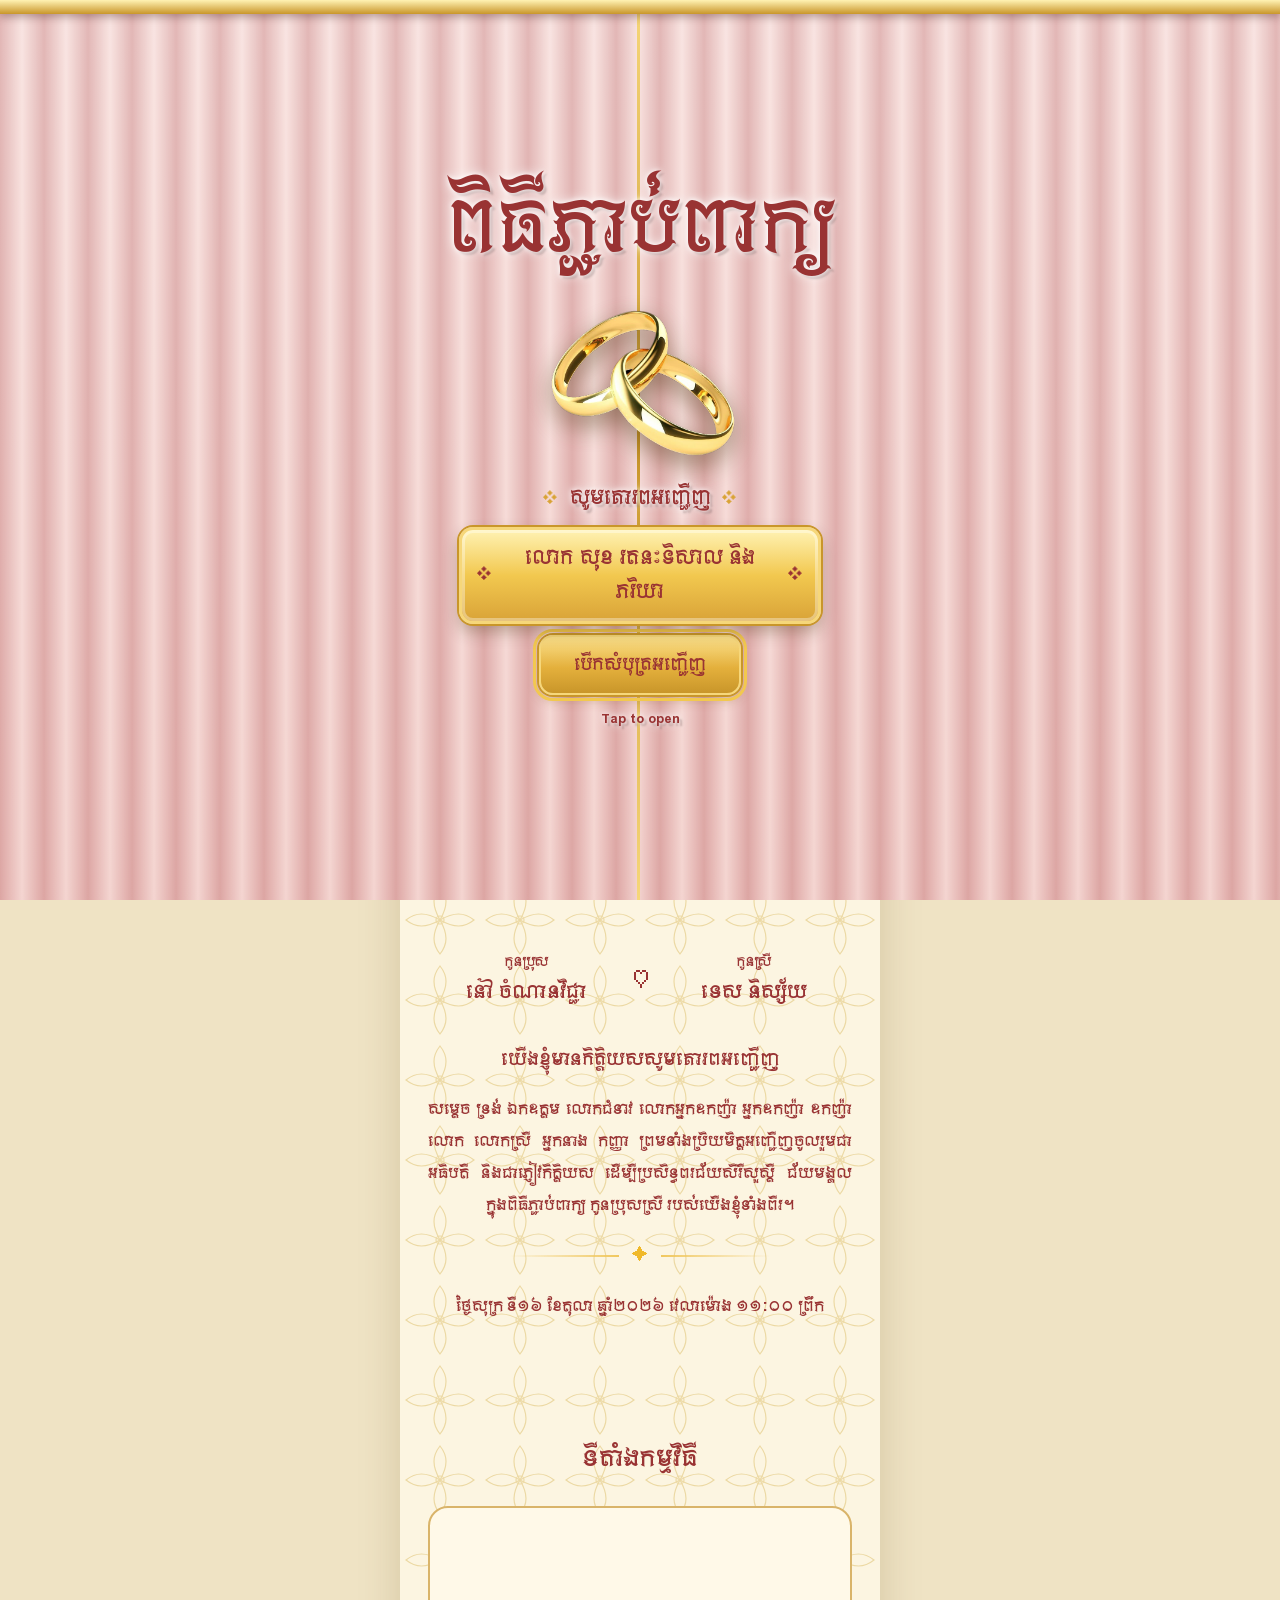
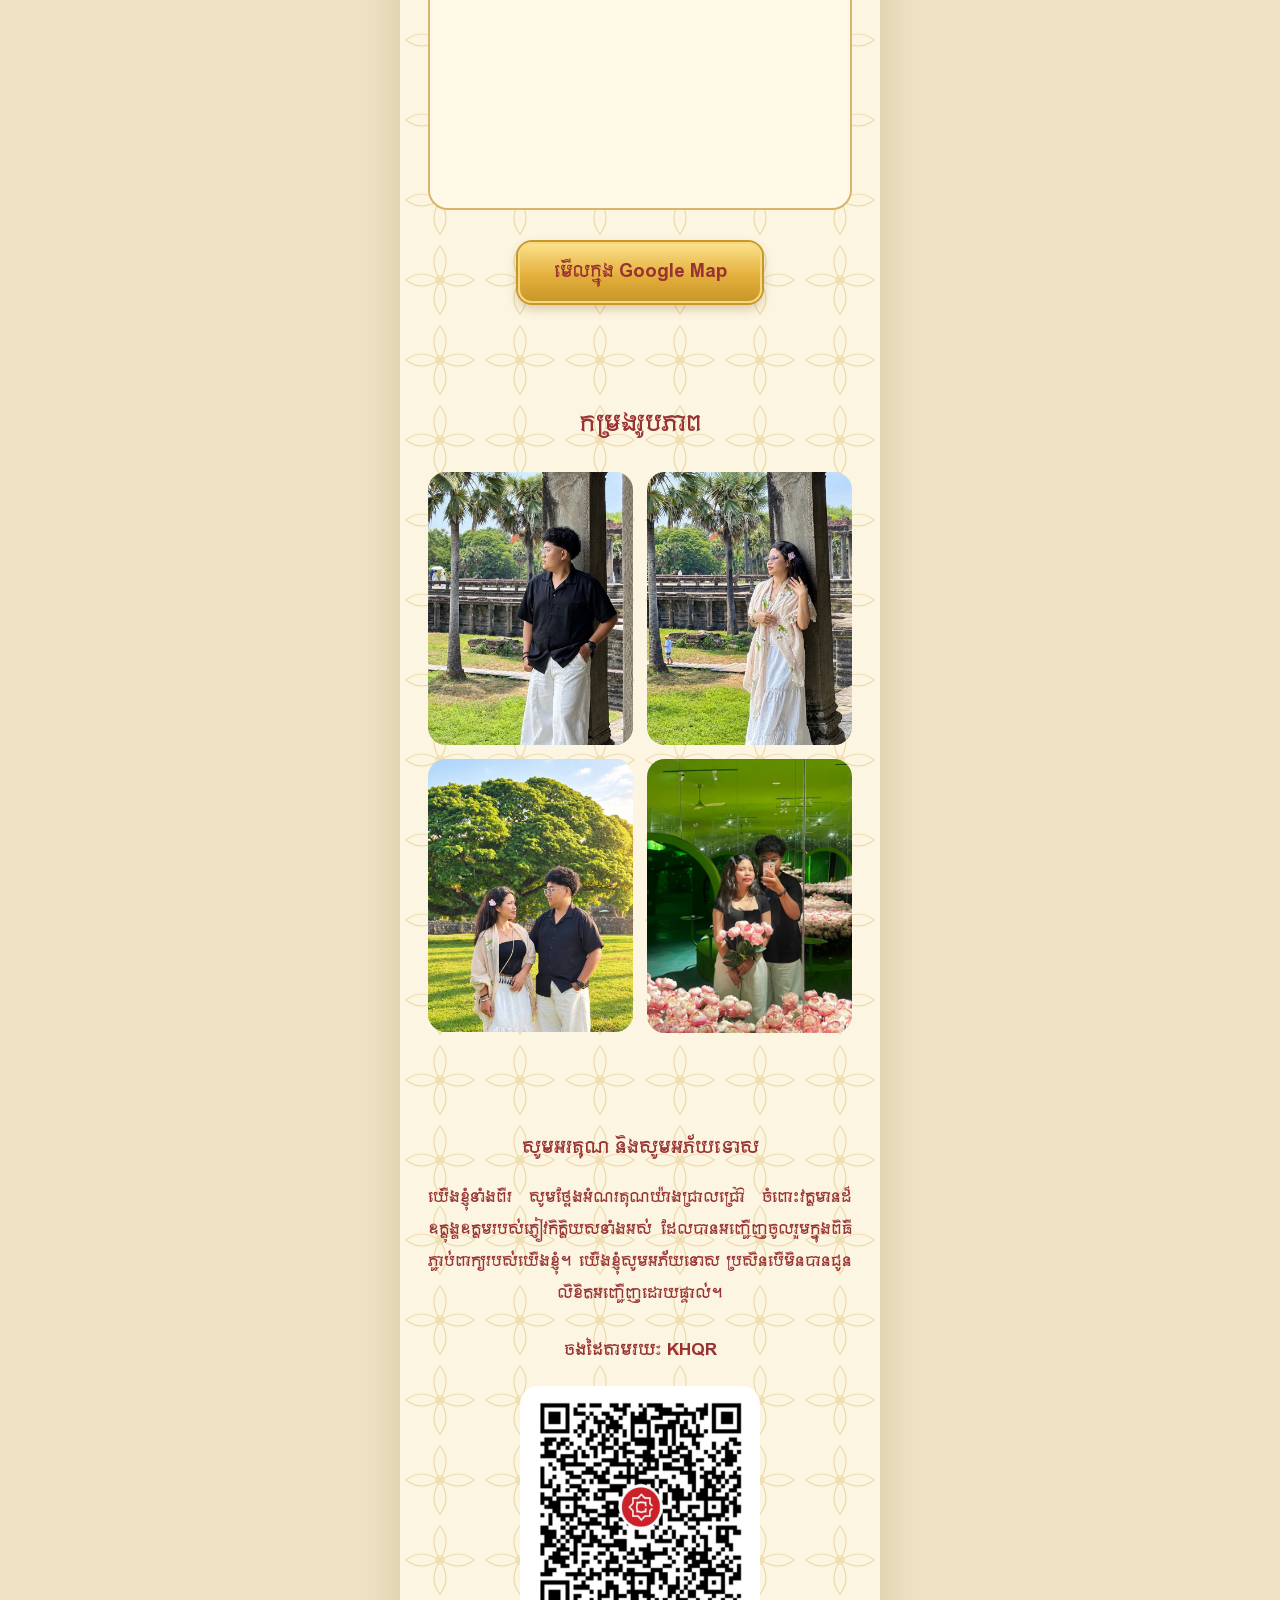
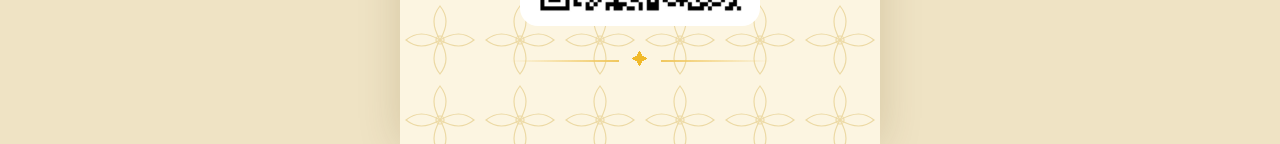
==== commit e8e12bed: "Update index.html" ====
--- a/index.html
+++ b/index.html
@@ -90,7 +90,7 @@
 </main>
 
 <audio id="bgm" loop preload="auto">
-  <source src="music/music.mp3" type="audio/mpeg">
+  <source src="music.mp3" type="audio/mpeg">
   <source src="music.mp3" type="audio/mpeg">
 </audio>
 <button id="musicBtn" class="music" type="button" aria-label="Play or pause music" aria-pressed="false">
--- a/style.css
+++ b/style.css
@@ -1,8 +1,9 @@
-/* Text: AKbalthom Kbach font in #993333. Cover and opening screen: images/Background.jpg (the pink flowers).
+/* Text: AKbalthom Kbach font in #993333. Cover and ticket: images/bg-pink.jpg (the pink flowers).
    Pages below: images/frame.jpg. Put your font file in the fonts folder (see README). */
 @font-face{font-family:"AKbalthom Kbach";font-display:swap;src:local("AKbalthom Kbach"),local("AKbalthom Kbach Regular"),
   url("fonts/AKbalthom-Kbach.ttf") format("truetype"),url("fonts/AKbalthom Kbach Regular.ttf") format("truetype"),url("fonts/AKbalthom.ttf") format("truetype")}
-:root{--ink:#993333;--ivory:#fcf5e1;--pinkbg:linear-gradient(160deg,#f8dfda,#f2c6c0 60%,#f8e2dd)}
+:root{--ink:#993333;--ivory:#fcf5e1;--pinkbg:linear-gradient(160deg,#f8dfda,#f2c6c0 60%,#f8e2dd);
+  --bgimg:url("images/bg-pink.jpg"),var(--pinkbg)}
 *{box-sizing:border-box;font-weight:400}
 html{scroll-behavior:smooth;-webkit-text-size-adjust:100%}
 body{margin:0;background:#efe3c4;color:var(--ink);font:400 1rem/1.9 "AKbalthom Kbach","Moul","Noto Sans Khmer",serif;font-synthesis:none}
@@ -17,18 +18,22 @@
 
 /* Cover: same layout as the design. Sizes follow the screen width (u = 1% of it, up to 480px). */
 .cover{--u:min(1vw,4.8px);position:relative;overflow:hidden;min-height:100svh;display:flex;flex-direction:column;align-items:center;justify-content:center;gap:calc(2.4*var(--u));padding:calc(10*var(--u)) calc(3*var(--u)) calc(9*var(--u));text-align:center;
-  background:url("images/Background.jpg") center/cover no-repeat,url("images/background.jpg") center/cover no-repeat,var(--pinkbg)}
+  background-image:var(--bgimg);background-size:cover;background-position:center;background-repeat:no-repeat}
 .cover h1{font-size:calc(17*var(--u));line-height:1.4}
 .pair{width:100%;display:grid;grid-template-columns:1fr auto 1fr;align-items:center;column-gap:calc(1.5*var(--u));row-gap:calc(1*var(--u))}
 .lab{font-size:calc(7*var(--u));line-height:1.5}
 .nm{font-size:calc(7.6*var(--u));line-height:1.5;max-width:calc(47*var(--u))}
+.lab.l{grid-column:1;grid-row:1}.lab.r{grid-column:3;grid-row:1}
+.pair .ringbox{grid-column:2;grid-row:1}
+.nm{grid-row:2;align-self:start}
 .nm.l{grid-column:1/3;justify-self:start;text-align:left}
 .nm.r{grid-column:2/4;justify-self:end;text-align:right}
 .bigdate{font-size:calc(7.4*var(--u));margin:calc(1.5*var(--u)) 0 0;line-height:1.5}
 .ringbox{position:relative;width:min(90%,400px);margin:.25rem 0}
 .ringbox img{display:block;width:100%;height:auto;filter:drop-shadow(0 10px 12px rgba(60,40,0,.45))}
 .pair .ringbox{width:calc(30*var(--u));margin:0}
-.gate .ringbox{width:min(60%,240px)}
+.gate .ringbox{width:min(54%,220px)}
+
 .sp{position:absolute;width:22px;height:22px;background:#fff8dc;clip-path:polygon(50% 0,60% 40%,100% 50%,60% 60%,50% 100%,40% 60%,0 50%,40% 40%);opacity:0}
 .s1{left:63%;top:8%}.s2{left:22%;top:46%}.s3{left:79%;top:58%}
 .lead{font-size:calc(4.4*var(--u));margin:calc(2*var(--u)) 0 0;line-height:1.6}
@@ -94,13 +99,18 @@
 .gate.open .gate-in{opacity:0;transform:scale(1.08)}
 .gate h1{font-size:calc(17*var(--u));line-height:1.4}
 .gate .lead{margin:0}
-.gate .plaque{width:min(86%,380px)}
+.gate .plaque{width:min(86%,380px);font-size:calc(4.4*var(--u))}
 .gate small{font-size:.8rem}
-.door{position:absolute;top:0;bottom:0;width:50%;overflow:hidden;transition:transform 1.05s cubic-bezier(.7,0,.2,1) .15s}
-.door.l{left:0}.door.r{right:0}
-.door .bg{position:absolute;top:0;bottom:0;width:200%;background:url("images/Background.jpg") center/cover no-repeat,url("images/background.jpg") center/cover no-repeat,var(--pinkbg)}
+.gate::before{content:"";position:absolute;top:0;left:0;right:0;height:14px;z-index:3;background:linear-gradient(#fff2b3,#c9962a);box-shadow:0 3px 8px rgba(60,20,20,.35);transition:opacity .4s ease}
+.gate.open::before{opacity:0}
+.door{position:absolute;top:0;bottom:0;width:50%;overflow:hidden;transition:transform 1.2s cubic-bezier(.7,0,.2,1) .15s}
+.door.l{left:0;box-shadow:inset -14px 0 22px rgba(120,50,60,.28)}
+.door.r{right:0;box-shadow:inset 14px 0 22px rgba(120,50,60,.28)}
+.door .bg{position:absolute;top:0;bottom:0;width:200%;background:
+  linear-gradient(90deg,rgba(150,60,70,.22),rgba(255,255,255,.3) 50%,rgba(150,60,70,.22)) 0 0/44px 100% repeat-x,
+  linear-gradient(180deg,#f7dad6,#f0c3bd)}
 .door.l .bg{left:0}.door.r .bg{right:0}
-.door.l::after{content:"";position:absolute;top:0;right:0;bottom:0;width:2px;background:linear-gradient(#f6d77a,#c9962a,#f6d77a)}
+.door.l::after{content:"";position:absolute;top:0;right:0;bottom:0;width:3px;background:linear-gradient(#f6d77a,#c9962a,#f6d77a)}
 .gate.open .l{transform:translateX(-101%)}
 .gate.open .r{transform:translateX(101%)}
 
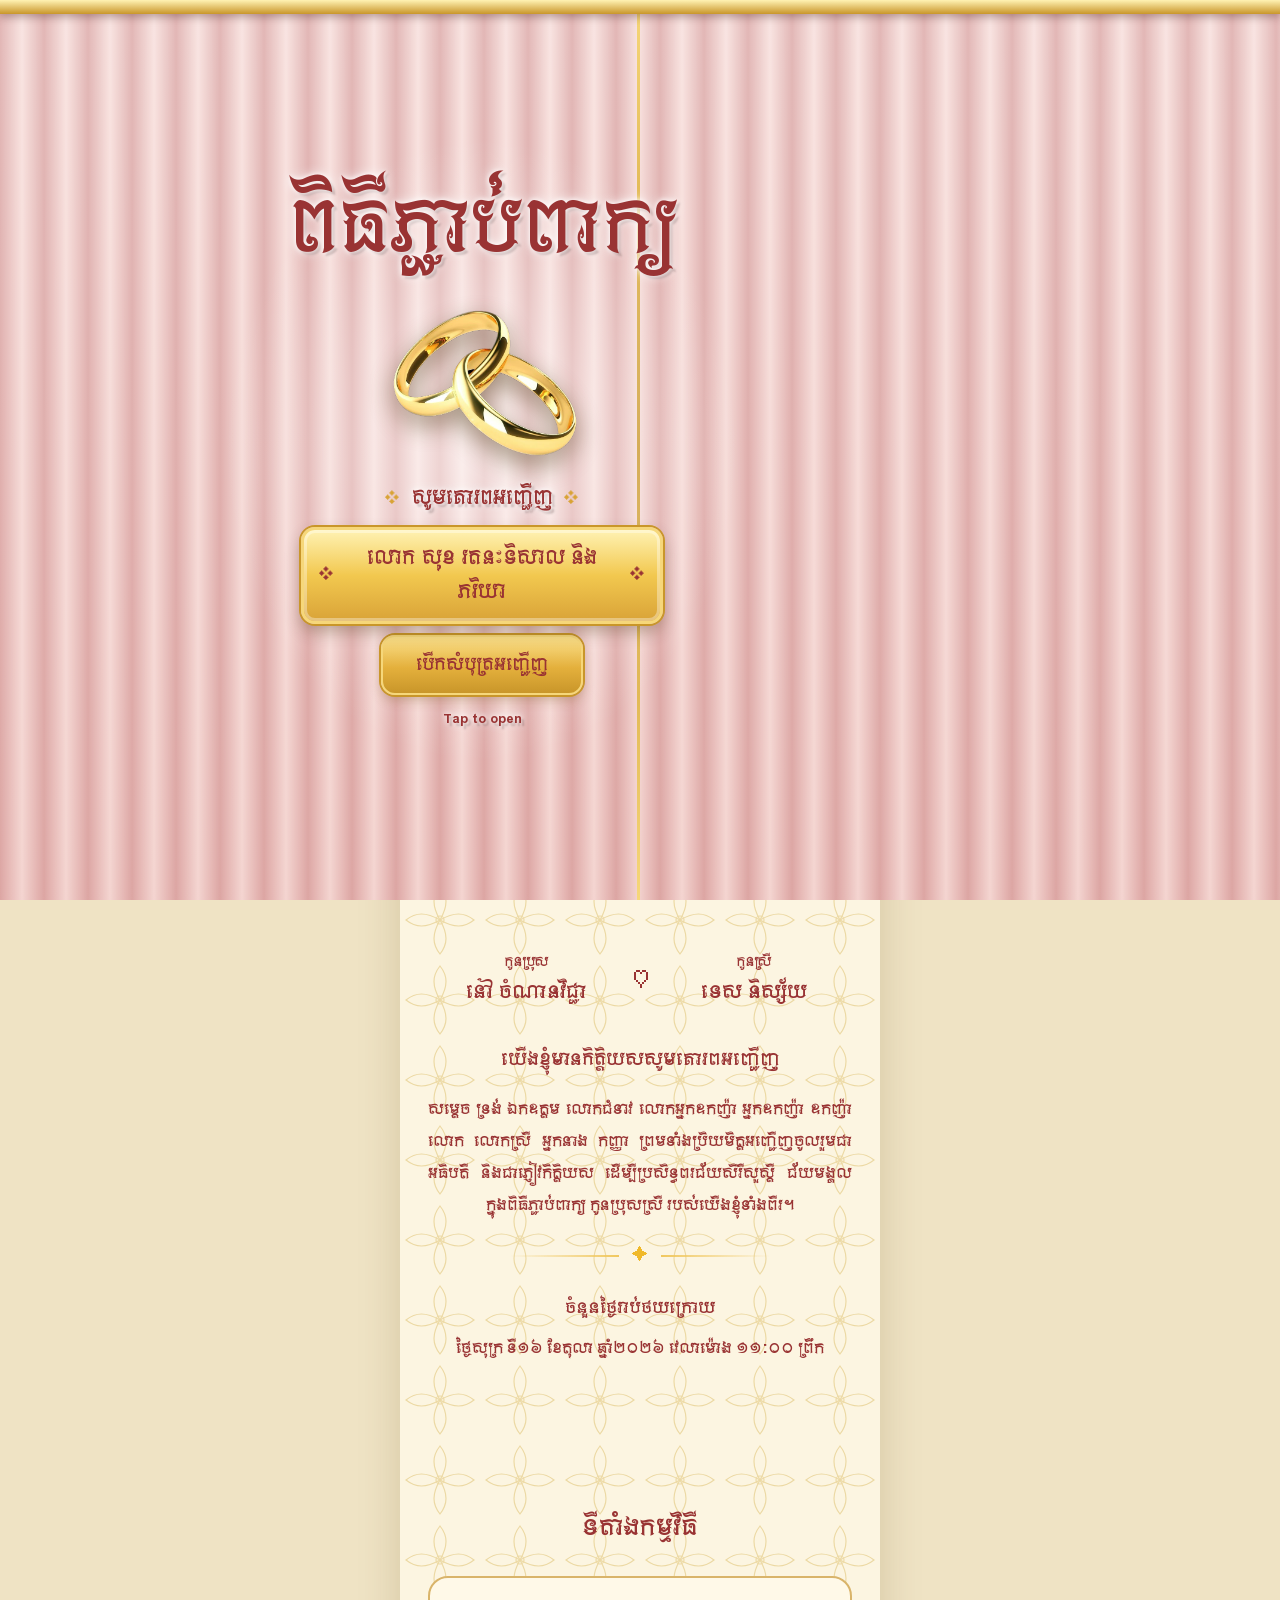
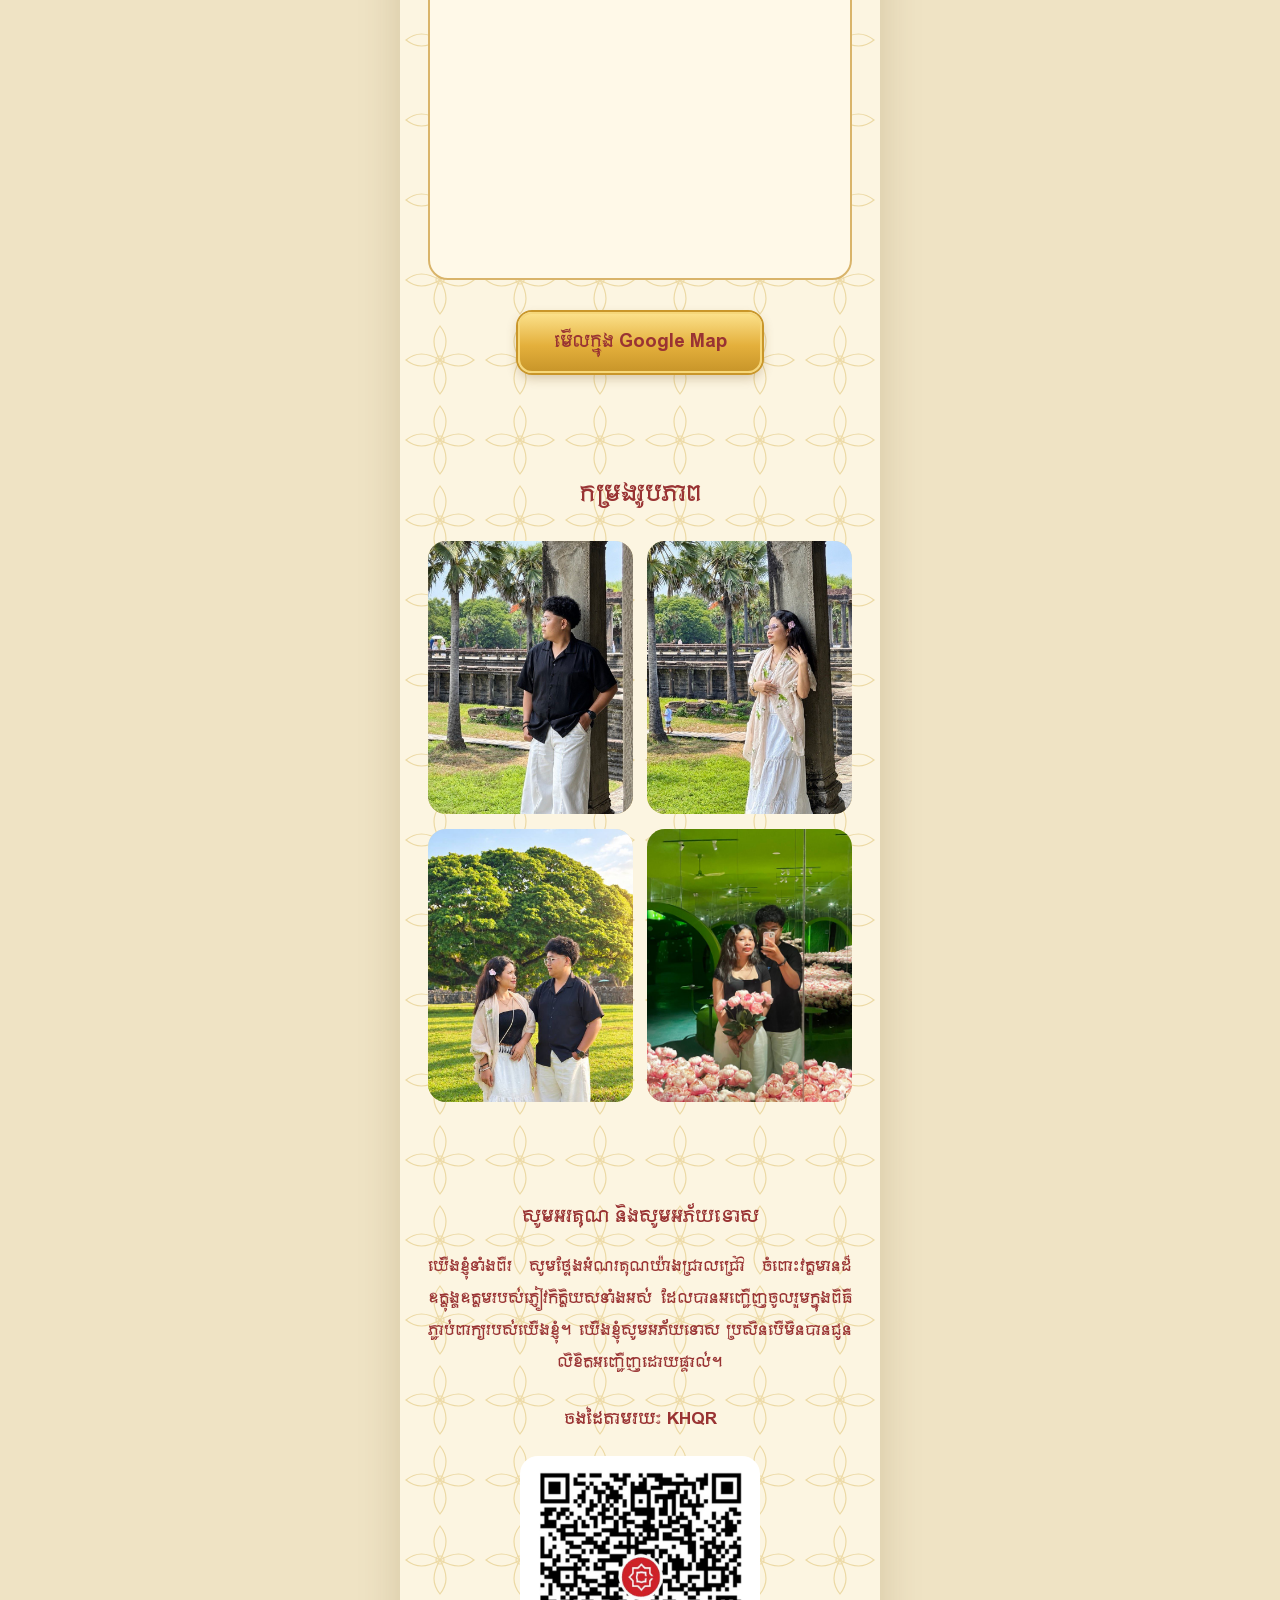
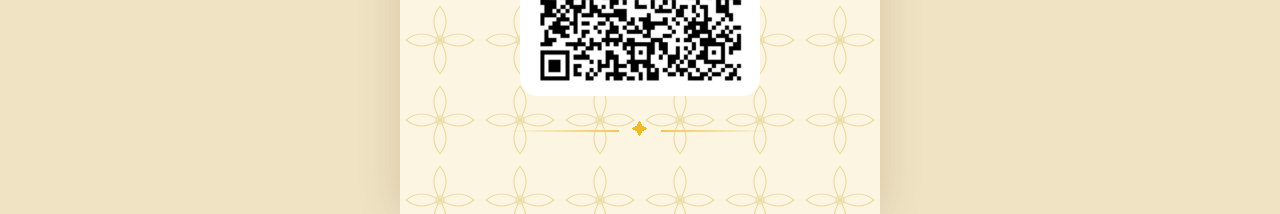
==== commit bf33d25b: "Update HTML structure and audio source" ====
--- a/index.html
+++ b/index.html
@@ -13,6 +13,7 @@
 <body class="locked">
 
 <div class="gate" id="gate" role="dialog" aria-modal="true" aria-label="Open invitation">
+  <div class="stage">
   <div class="door l"><div class="bg"></div></div>
   <div class="door r"><div class="bg"></div></div>
   <div class="gate-in">
@@ -22,6 +23,7 @@
     <div class="plaque" id="gateGuest"></div>
     <button class="gold" id="open" type="button">បើកសំបុត្រអញ្ជើញ</button>
     <small class="ink">Tap to open</small>
+  </div>
   </div>
 </div>
 
@@ -36,7 +38,7 @@
       <span class="ink nm l" id="groom"></span>
       <span class="ink nm r" id="bride"></span>
     </div>
-    <p class="ink bigdate" id="dateShort"></p>
+    <p class="ink bigdate" id="dateBig"></p>
     <p class="ink lead">សូមគោរពអញ្ជើញ</p>
     <div class="plaque" id="guest"></div>
     <p class="ink dateline" id="dateCover"></p>
@@ -90,7 +92,7 @@
 </main>
 
 <audio id="bgm" loop preload="auto">
-  <source src="music.mp3" type="audio/mpeg">
+  <source src="music/music.mp3" type="audio/mpeg">
   <source src="music.mp3" type="audio/mpeg">
 </audio>
 <button id="musicBtn" class="music" type="button" aria-label="Play or pause music" aria-pressed="false">
--- a/style.css
+++ b/style.css
@@ -1,9 +1,10 @@
-/* Text: AKbalthom Kbach font in #993333. Cover and ticket: images/bg-pink.jpg (the pink flowers).
+/* Text: AKbalthom Kbach font in #993333. Cover and ticket: images/bg-pink.jpg. Pages below: images/pink1.jpg. Doors: images/Door.jpg.
    Pages below: images/frame.jpg. Put your font file in the fonts folder (see README). */
 @font-face{font-family:"AKbalthom Kbach";font-display:swap;src:local("AKbalthom Kbach"),local("AKbalthom Kbach Regular"),
   url("fonts/AKbalthom-Kbach.ttf") format("truetype"),url("fonts/AKbalthom Kbach Regular.ttf") format("truetype"),url("fonts/AKbalthom.ttf") format("truetype")}
 :root{--ink:#993333;--ivory:#fcf5e1;--pinkbg:linear-gradient(160deg,#f8dfda,#f2c6c0 60%,#f8e2dd);
-  --bgimg:url("images/bg-pink.jpg"),var(--pinkbg)}
+  --bgimg:url("images/bg-pink.jpg"),var(--pinkbg);
+  --pagebg:url("images/pink1.jpg"),url("images/frame.jpg"),linear-gradient(#fcf5e1,#fcf5e1)}
 *{box-sizing:border-box;font-weight:400}
 html{scroll-behavior:smooth;-webkit-text-size-adjust:100%}
 body{margin:0;background:#efe3c4;color:var(--ink);font:400 1rem/1.9 "AKbalthom Kbach","Moul","Noto Sans Khmer",serif;font-synthesis:none}
@@ -12,7 +13,7 @@
 .wrap{max-width:480px;margin:0 auto;background:var(--ivory) url("data:image/svg+xml,%3Csvg xmlns='http://www.w3.org/2000/svg' width='80' height='80' viewBox='0 0 80 80'%3E%3Cg fill='none' stroke='%23ecd9a4' stroke-width='1.2'%3E%3Cpath d='M40 6c8 10 8 20 0 34-8-14-8-24 0-34zM40 74c8-10 8-20 0-34-8 14-8 24 0 34zM6 40c10-8 20-8 34 0-14 8-24 8-34 0zM74 40c-10 8-20 8-34 0 14-8 24-8 34 0z'/%3E%3Ccircle cx='40' cy='40' r='4'/%3E%3C/g%3E%3C/svg%3E");box-shadow:0 0 40px rgba(90,60,10,.18)}
 .wrap{isolation:isolate}
 .wrap::before{content:"";position:fixed;z-index:-1;top:0;bottom:0;left:50%;width:min(100%,480px);transform:translateX(-50%);
-  background:url("images/frame.jpg") center/cover no-repeat,var(--ivory)}
+  background-image:var(--pagebg);background-size:cover;background-position:center;background-repeat:no-repeat}
 /* Text with a soft white halo and a light shadow, like the design */
 .ink{text-shadow:0 0 5px #fff,0 0 12px rgba(255,255,255,.9),3px 3px 2px rgba(70,40,40,.3)}
 
@@ -97,6 +98,7 @@
 .gate.open{pointer-events:none}
 .gate-in{position:relative;z-index:1;width:min(100%,420px);display:flex;flex-direction:column;align-items:center;gap:calc(2.4*var(--u));transition:opacity .4s ease,transform .7s ease}
 .gate.open .gate-in{opacity:0;transform:scale(1.08)}
+.gate-in::before{content:"";position:absolute;inset:-6% -12%;z-index:-1;background:radial-gradient(ellipse at center,rgba(255,255,255,.55),rgba(255,255,255,0) 70%);pointer-events:none}
 .gate h1{font-size:calc(17*var(--u));line-height:1.4}
 .gate .lead{margin:0}
 .gate .plaque{width:min(86%,380px);font-size:calc(4.4*var(--u))}
@@ -106,9 +108,9 @@
 .door{position:absolute;top:0;bottom:0;width:50%;overflow:hidden;transition:transform 1.2s cubic-bezier(.7,0,.2,1) .15s}
 .door.l{left:0;box-shadow:inset -14px 0 22px rgba(120,50,60,.28)}
 .door.r{right:0;box-shadow:inset 14px 0 22px rgba(120,50,60,.28)}
-.door .bg{position:absolute;top:0;bottom:0;width:200%;background:
-  linear-gradient(90deg,rgba(150,60,70,.22),rgba(255,255,255,.3) 50%,rgba(150,60,70,.22)) 0 0/44px 100% repeat-x,
-  linear-gradient(180deg,#f7dad6,#f0c3bd)}
+.door .bg{position:absolute;top:0;bottom:0;width:200%;
+  background-image:url("images/Door.jpg"),linear-gradient(90deg,rgba(150,60,70,.22),rgba(255,255,255,.3) 50%,rgba(150,60,70,.22)),linear-gradient(180deg,#f7dad6,#f0c3bd);
+  background-size:cover,44px 100%,100% 100%;background-position:center,0 0,0 0;background-repeat:no-repeat,repeat-x,no-repeat}
 .door.l .bg{left:0}.door.r .bg{right:0}
 .door.l::after{content:"";position:absolute;top:0;right:0;bottom:0;width:3px;background:linear-gradient(#f6d77a,#c9962a,#f6d77a)}
 .gate.open .l{transform:translateX(-101%)}
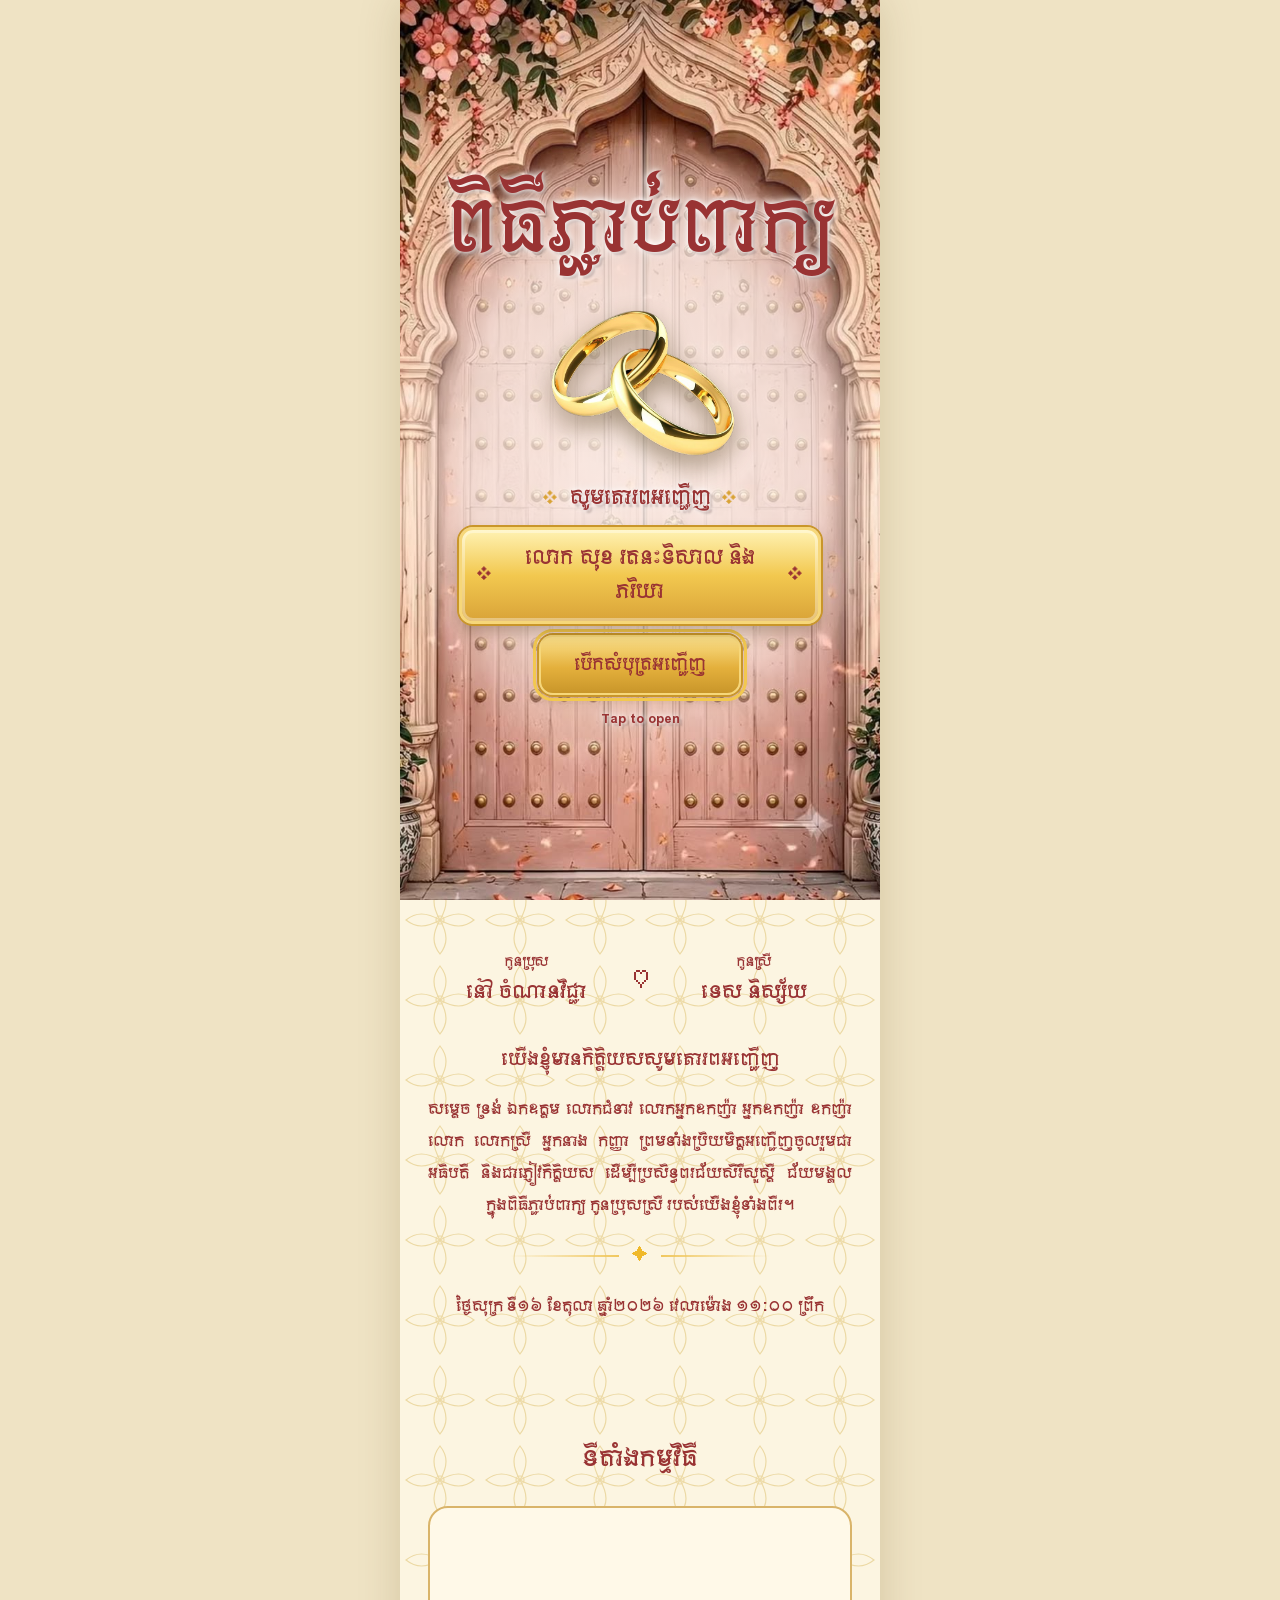
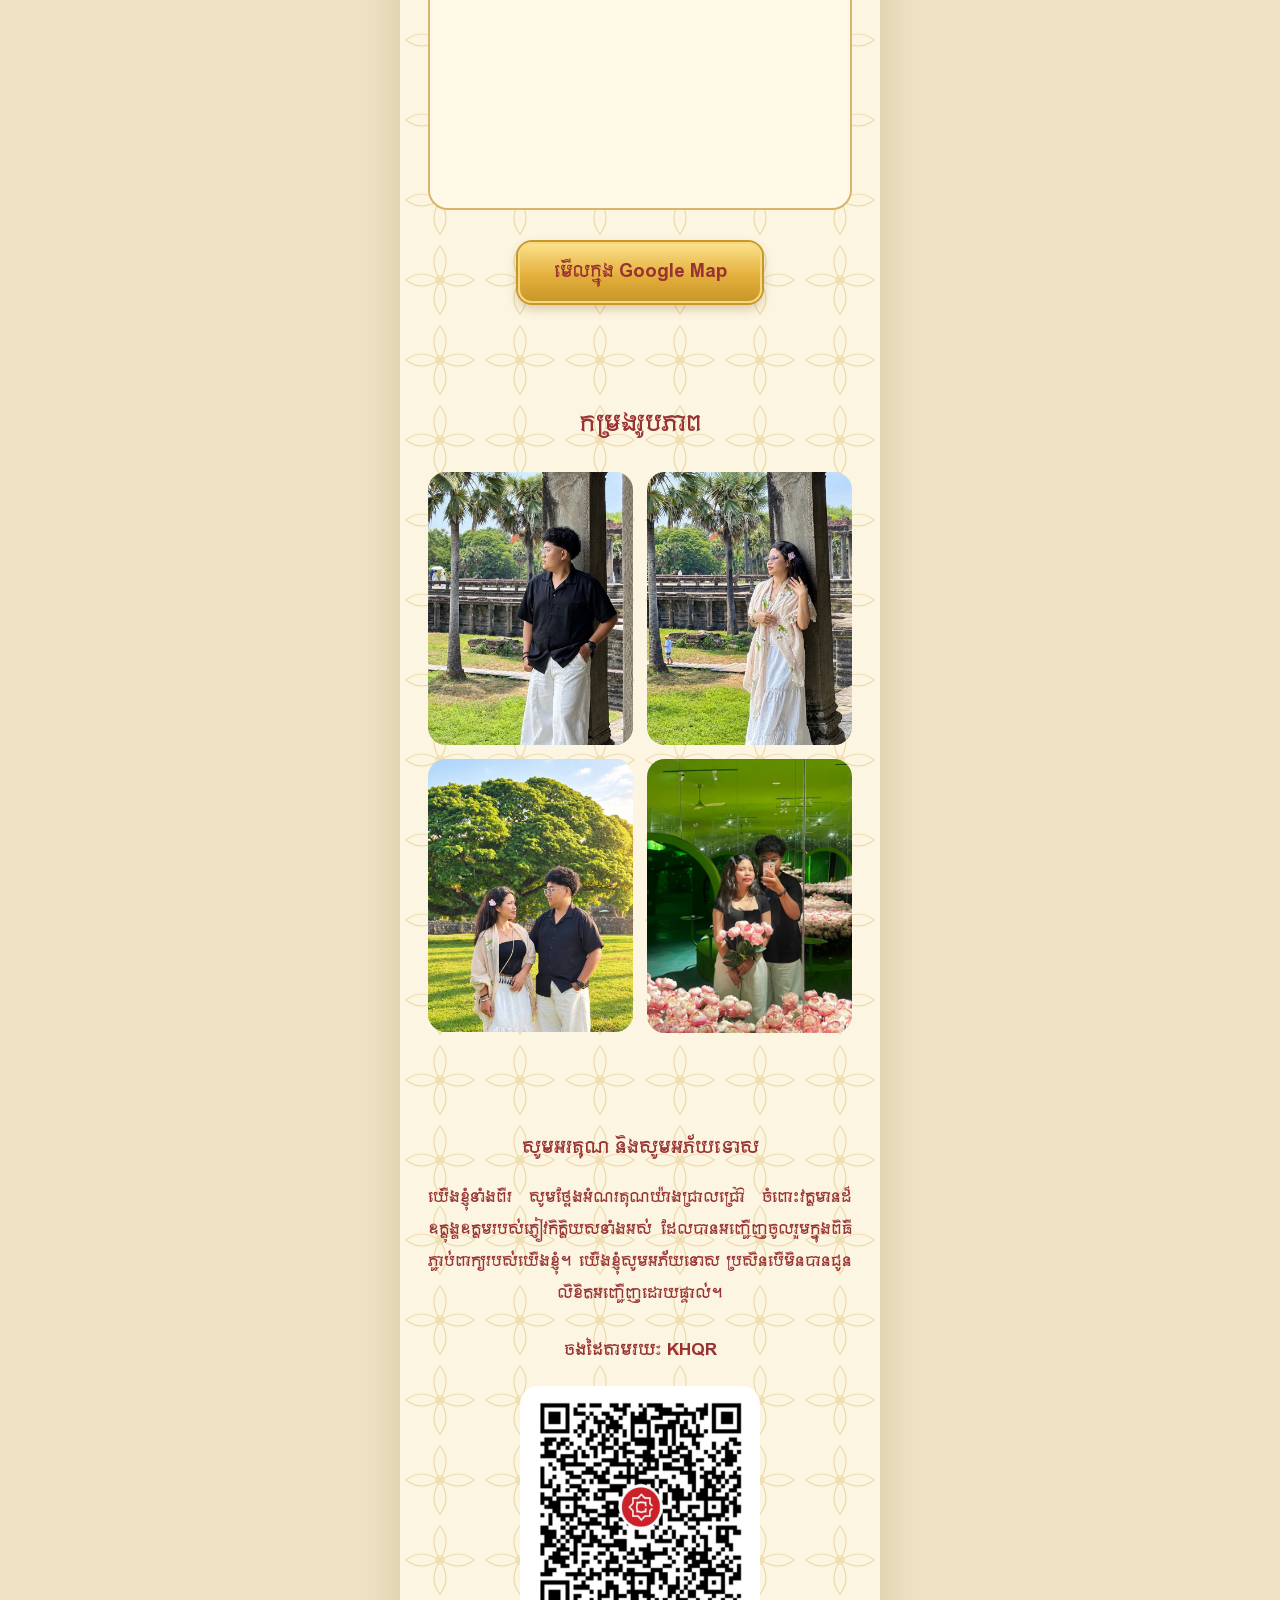
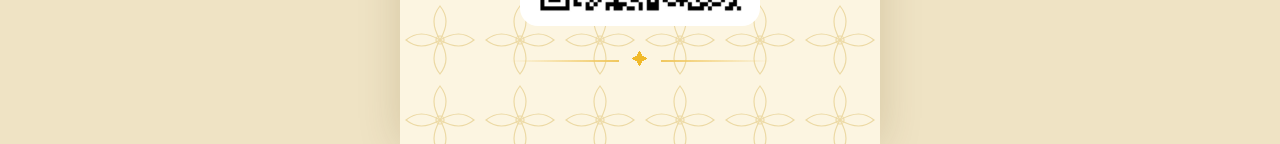
==== commit 43d5030b: "Fix audio source path in index.html" ====
--- a/index.html
+++ b/index.html
@@ -92,7 +92,7 @@
 </main>
 
 <audio id="bgm" loop preload="auto">
-  <source src="music/music.mp3" type="audio/mpeg">
+  <source src="music.mp3" type="audio/mpeg">
   <source src="music.mp3" type="audio/mpeg">
 </audio>
 <button id="musicBtn" class="music" type="button" aria-label="Play or pause music" aria-pressed="false">
--- a/style.css
+++ b/style.css
@@ -1,4 +1,4 @@
-/* Text: AKbalthom Kbach font in #993333. Cover and ticket: images/bg-pink.jpg. Pages below: images/pink1.jpg. Doors: images/Door.jpg.
+/* Text: AKbalthom Kbach font in #993333. Cover and ticket: images/bg-pink.jpg. Pages below: images/pink1.jpg. Doors: images/door.jpg.
    Pages below: images/frame.jpg. Put your font file in the fonts folder (see README). */
 @font-face{font-family:"AKbalthom Kbach";font-display:swap;src:local("AKbalthom Kbach"),local("AKbalthom Kbach Regular"),
   url("fonts/AKbalthom-Kbach.ttf") format("truetype"),url("fonts/AKbalthom Kbach Regular.ttf") format("truetype"),url("fonts/AKbalthom.ttf") format("truetype")}
@@ -94,25 +94,24 @@
 
 /* Opening screen: same pink design, two doors slide apart when the guest taps the button */
 body.locked{overflow:hidden}
-.gate{--u:min(1vw,4.8px);position:fixed;inset:0;z-index:20;display:grid;place-items:center;padding:1.5rem;text-align:center}
+.gate{--u:min(1vw,4.8px);position:fixed;inset:0;z-index:20;text-align:center}
+/* On a computer the opening screen stays phone-sized in the middle, like the invitation itself */
+.stage{position:absolute;top:0;bottom:0;left:50%;width:min(100%,480px);transform:translateX(-50%);overflow:hidden;display:grid;place-items:center;padding:1.5rem}
 .gate.open{pointer-events:none}
 .gate-in{position:relative;z-index:1;width:min(100%,420px);display:flex;flex-direction:column;align-items:center;gap:calc(2.4*var(--u));transition:opacity .4s ease,transform .7s ease}
 .gate.open .gate-in{opacity:0;transform:scale(1.08)}
-.gate-in::before{content:"";position:absolute;inset:-6% -12%;z-index:-1;background:radial-gradient(ellipse at center,rgba(255,255,255,.55),rgba(255,255,255,0) 70%);pointer-events:none}
+.gate-in::before{content:"";position:absolute;inset:-8% -14%;z-index:-1;background:radial-gradient(ellipse at center,rgba(255,248,244,.82) 0,rgba(255,248,244,.66) 45%,rgba(255,248,244,0) 72%);pointer-events:none}
 .gate h1{font-size:calc(17*var(--u));line-height:1.4}
 .gate .lead{margin:0}
 .gate .plaque{width:min(86%,380px);font-size:calc(4.4*var(--u))}
 .gate small{font-size:.8rem}
-.gate::before{content:"";position:absolute;top:0;left:0;right:0;height:14px;z-index:3;background:linear-gradient(#fff2b3,#c9962a);box-shadow:0 3px 8px rgba(60,20,20,.35);transition:opacity .4s ease}
-.gate.open::before{opacity:0}
 .door{position:absolute;top:0;bottom:0;width:50%;overflow:hidden;transition:transform 1.2s cubic-bezier(.7,0,.2,1) .15s}
 .door.l{left:0;box-shadow:inset -14px 0 22px rgba(120,50,60,.28)}
 .door.r{right:0;box-shadow:inset 14px 0 22px rgba(120,50,60,.28)}
-.door .bg{position:absolute;top:0;bottom:0;width:200%;
-  background-image:url("images/Door.jpg"),linear-gradient(90deg,rgba(150,60,70,.22),rgba(255,255,255,.3) 50%,rgba(150,60,70,.22)),linear-gradient(180deg,#f7dad6,#f0c3bd);
-  background-size:cover,44px 100%,100% 100%;background-position:center,0 0,0 0;background-repeat:no-repeat,repeat-x,no-repeat}
+.door .bg{position:absolute;top:0;bottom:0;width:200%;background:linear-gradient(90deg,rgba(150,60,70,.22),rgba(255,255,255,.3) 50%,rgba(150,60,70,.22)) 0 0/44px 100% repeat-x,linear-gradient(180deg,#f7dad6,#f0c3bd)}
+/* The door picture. Several spellings and places are tried, so it still shows if the file name or folder is a little different. */
+.door .bg::after{content:"";position:absolute;inset:0;background-image:url("images/door.jpg"),url("door.jpg"),url("images/Door.jpg"),url("Door.jpg"),url("images/door.JPG"),url("images/door.jpeg"),url("images/door.png"),url("[data-uri]");background-size:cover;background-position:center;background-repeat:no-repeat}
 .door.l .bg{left:0}.door.r .bg{right:0}
-.door.l::after{content:"";position:absolute;top:0;right:0;bottom:0;width:3px;background:linear-gradient(#f6d77a,#c9962a,#f6d77a)}
 .gate.open .l{transform:translateX(-101%)}
 .gate.open .r{transform:translateX(101%)}
 
@@ -121,8 +120,8 @@
   .cover>*{opacity:0}
   .cover>:nth-child(2){--i:1}.cover>:nth-child(3){--i:2}.cover>:nth-child(4){--i:3}
   .cover>:nth-child(5){--i:4}.cover>:nth-child(6){--i:5}.cover>:nth-child(7){--i:6}
-  .revealed .cover>*{animation:rise .9s cubic-bezier(.2,.7,.2,1) both;animation-delay:calc(.55s + var(--i,0) * .14s)}
-  .revealed .ringbox{animation:ringIn 1.4s cubic-bezier(.2,.8,.2,1) .9s both}
+  .revealed .cover>*{animation:rise .9s cubic-bezier(.2,.7,.2,1) both;animation-delay:calc(.3s + var(--i,0) * .1s)}
+  .revealed .ringbox{animation:ringIn 1.4s cubic-bezier(.2,.8,.2,1) .55s both}
   .revealed .ringbox img{animation:float 5s ease-in-out 2.4s infinite}
   .revealed .sp{animation:twinkle 2.8s ease-in-out 2.2s infinite both}
   .revealed .s2{animation-delay:3s}.revealed .s3{animation-delay:3.7s}
@@ -138,3 +137,11 @@
   .door{transition:opacity .3s}
   .gate.open .door{transform:none;opacity:0}
 }
+
+/* Butterflies that fly out when the invitation opens */
+#butterflies{position:fixed;inset:0;z-index:40;pointer-events:none;overflow:hidden}
+.bf{position:absolute;left:0;top:0;will-change:transform,opacity;filter:drop-shadow(0 3px 4px rgba(60,20,20,.3))}
+.bf svg{display:block;width:100%;height:100%;overflow:visible}
+.bf .wl,.bf .wr{transform-box:view-box;transform-origin:50px 40px;animation:flap .22s ease-in-out infinite alternate}
+.bf:nth-child(even) .wl,.bf:nth-child(even) .wr{animation-duration:.3s}
+@keyframes flap{from{transform:scaleX(1)}to{transform:scaleX(.22)}}
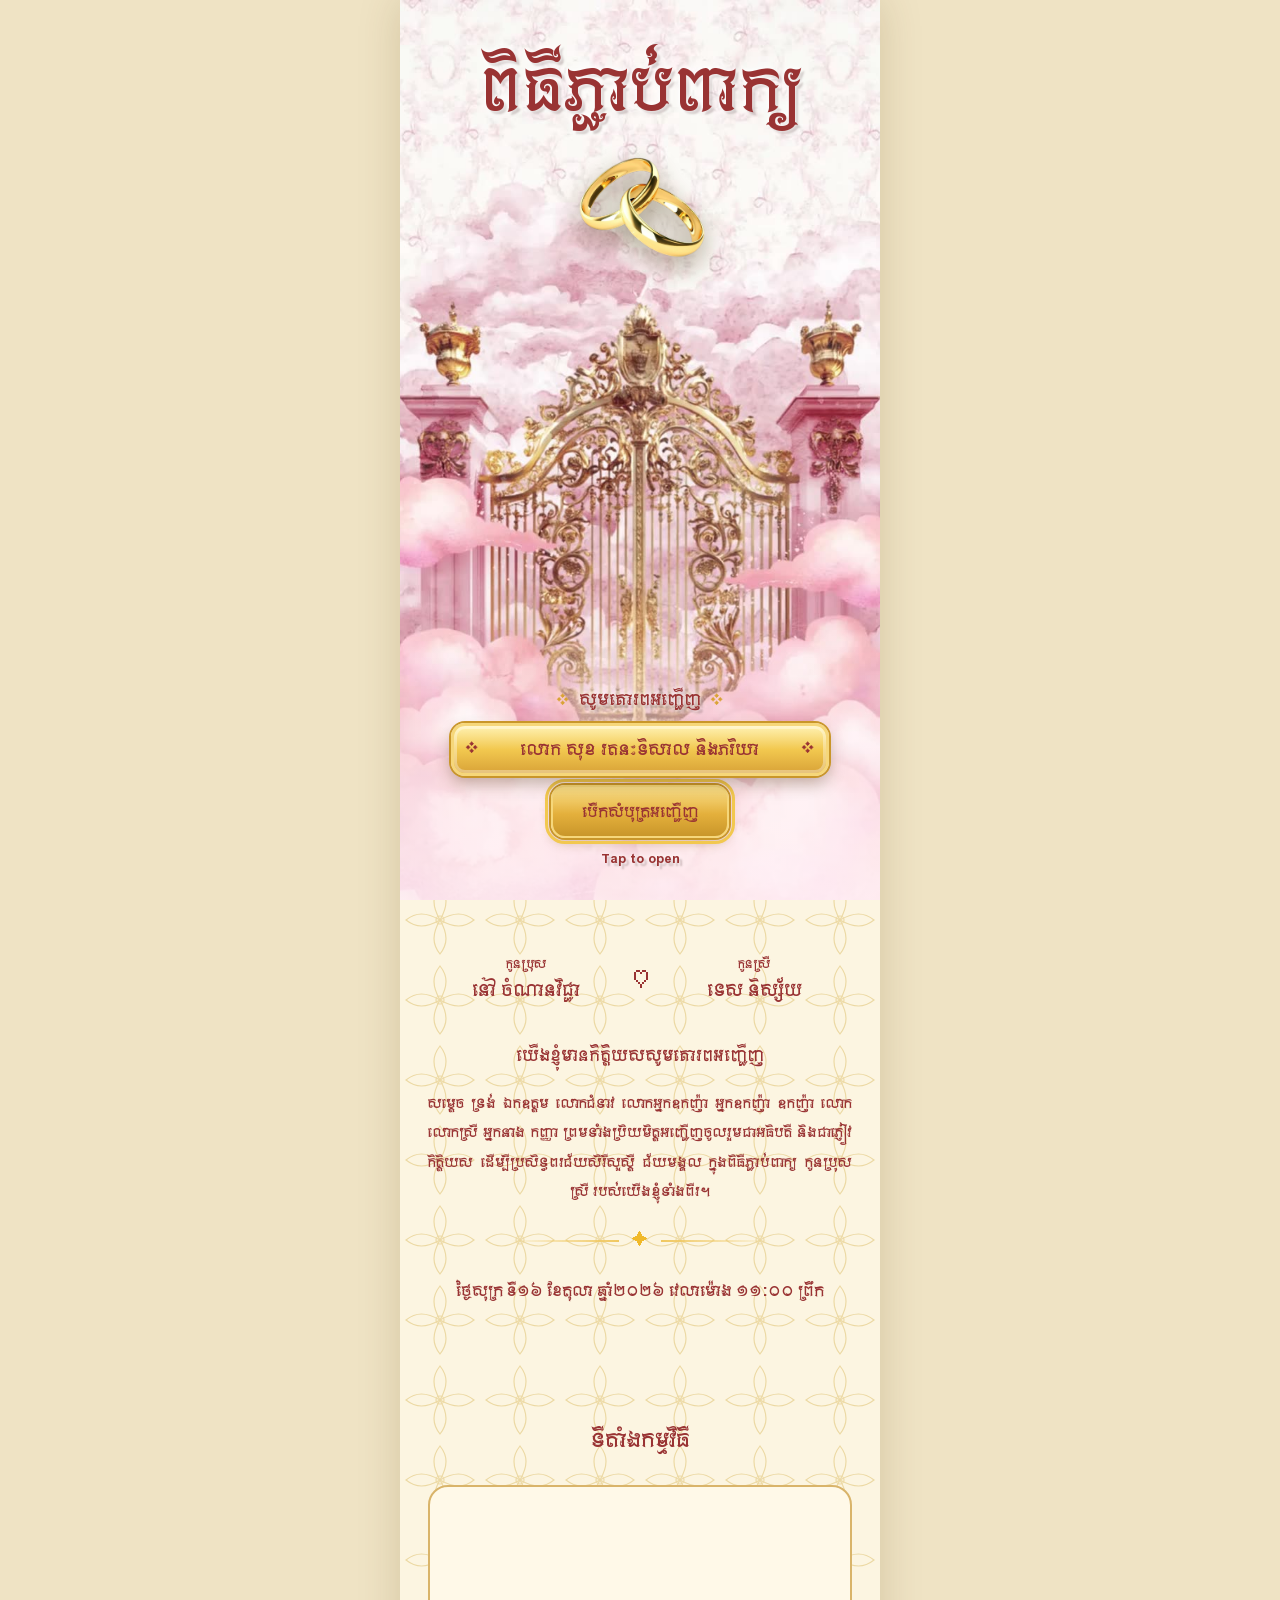
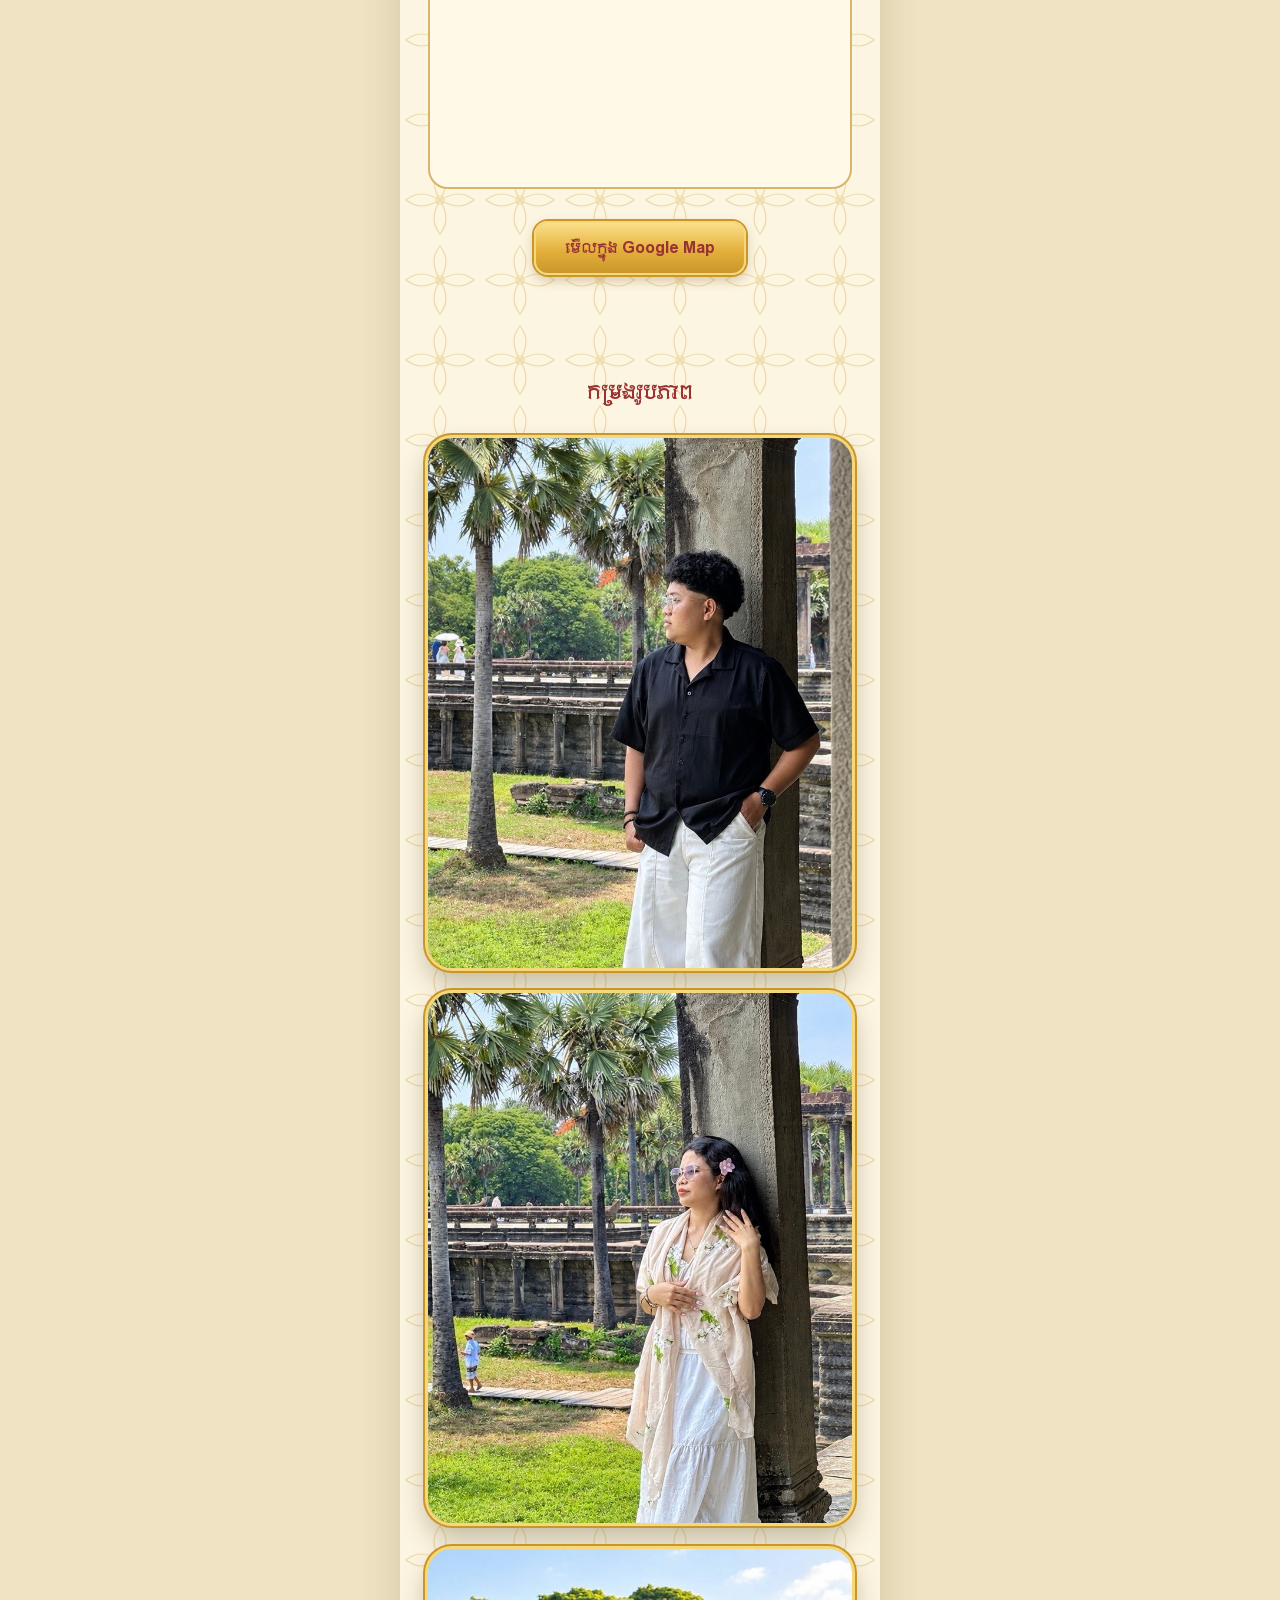
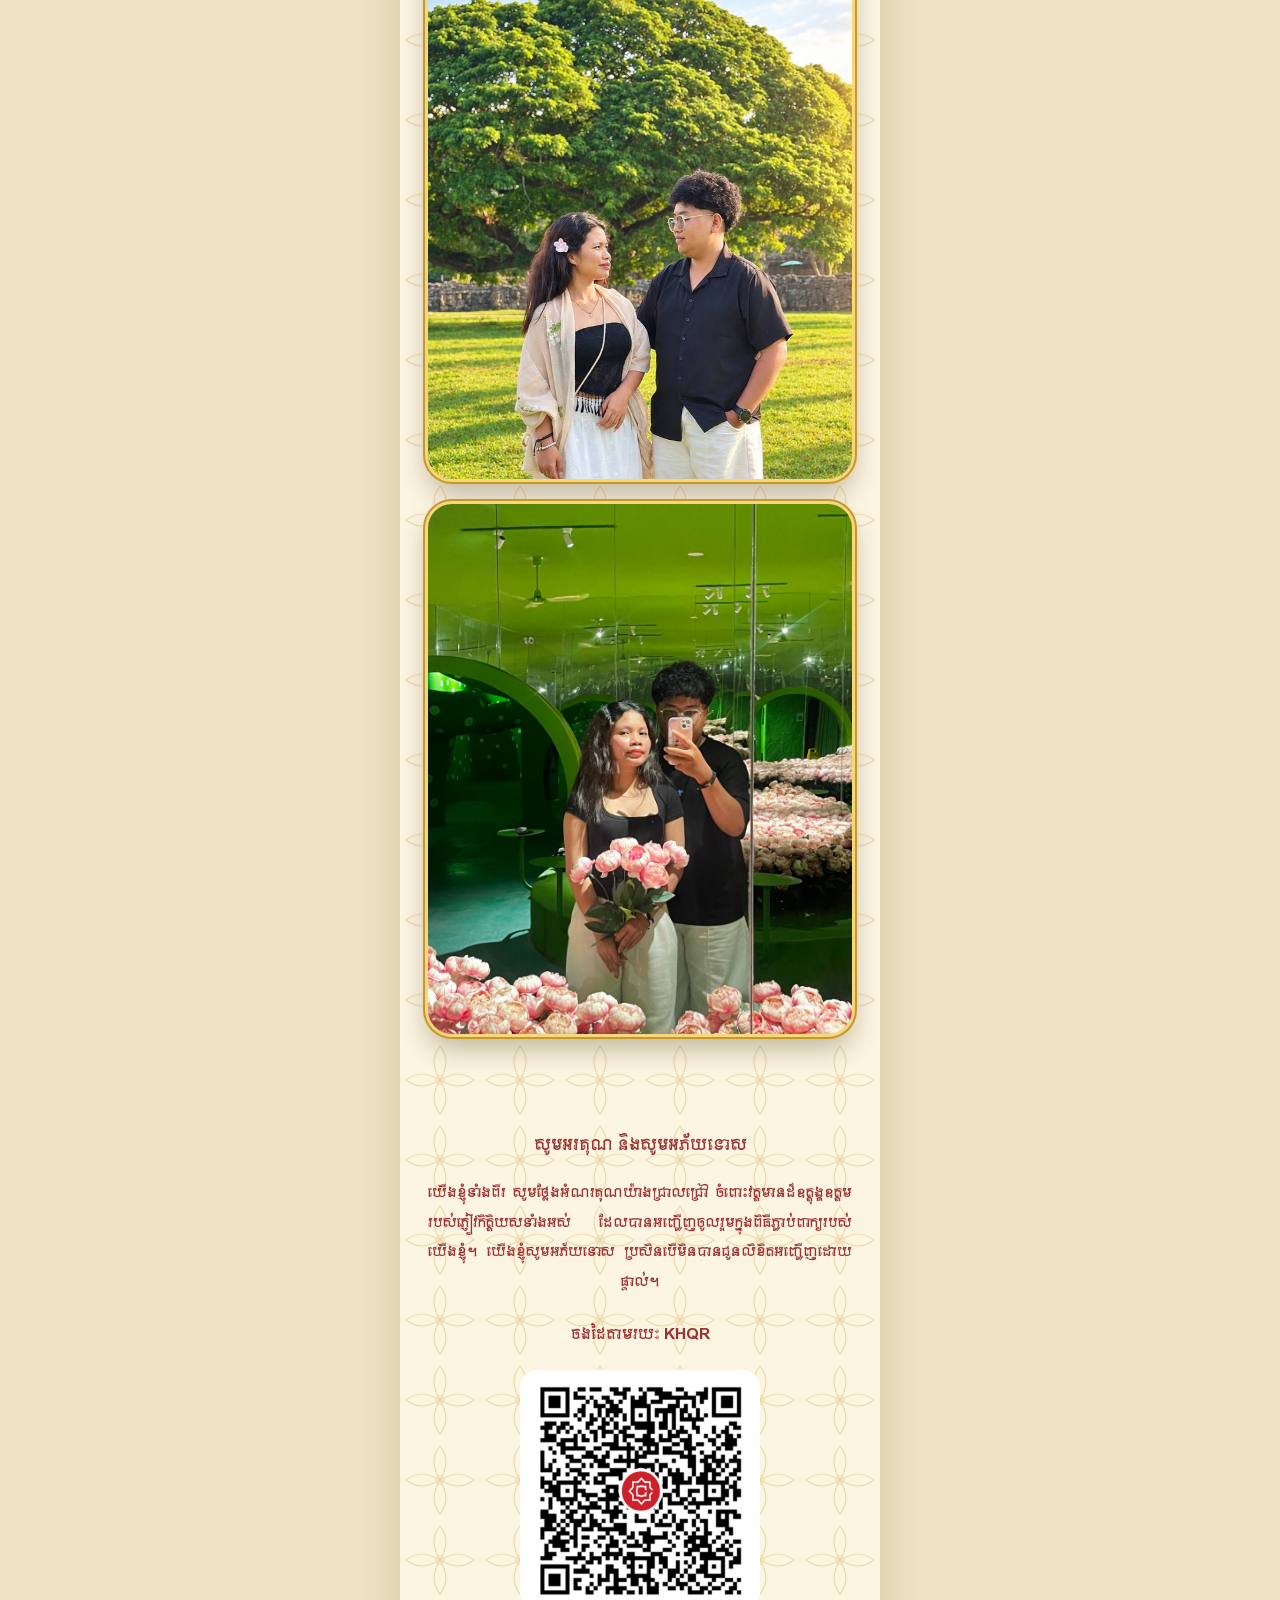
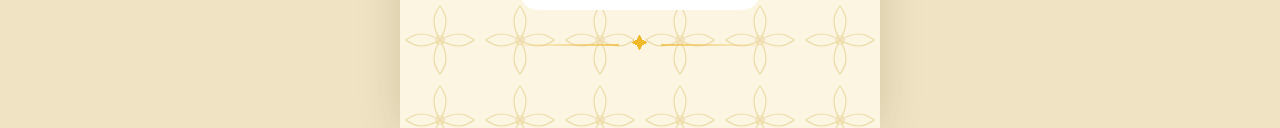
==== commit 8aa8eac8: "Fix audio source duplication in index.html Removed duplicate audio source element for music playback" ====
--- a/style.css
+++ b/style.css
@@ -1,4 +1,4 @@
-/* Text: AKbalthom Kbach font in #993333. Cover and ticket: images/bg-pink.jpg. Pages below: images/pink1.jpg. Doors: images/door.jpg.
+/* Text: AKbalthom Kbach font in #993333. Cover and ticket: images/bg-pink.jpg. Pages below: images/pink1.jpg. Gate: video/gate.mp4 (poster images/gate-poster.jpg).
    Pages below: images/frame.jpg. Put your font file in the fonts folder (see README). */
 @font-face{font-family:"AKbalthom Kbach";font-display:swap;src:local("AKbalthom Kbach"),local("AKbalthom Kbach Regular"),
   url("fonts/AKbalthom-Kbach.ttf") format("truetype"),url("fonts/AKbalthom Kbach Regular.ttf") format("truetype"),url("fonts/AKbalthom.ttf") format("truetype")}
@@ -20,16 +20,16 @@
 /* Cover: same layout as the design. Sizes follow the screen width (u = 1% of it, up to 480px). */
 .cover{--u:min(1vw,4.8px);position:relative;overflow:hidden;min-height:100svh;display:flex;flex-direction:column;align-items:center;justify-content:center;gap:calc(2.4*var(--u));padding:calc(10*var(--u)) calc(3*var(--u)) calc(9*var(--u));text-align:center;
   background-image:var(--bgimg);background-size:cover;background-position:center;background-repeat:no-repeat}
-.cover h1{font-size:calc(17*var(--u));line-height:1.4}
+.cover h1{font-size:calc(14*var(--u));line-height:1.4}
 .pair{width:100%;display:grid;grid-template-columns:1fr auto 1fr;align-items:center;column-gap:calc(1.5*var(--u));row-gap:calc(1*var(--u))}
-.lab{font-size:calc(7*var(--u));line-height:1.5}
-.nm{font-size:calc(7.6*var(--u));line-height:1.5;max-width:calc(47*var(--u))}
+.lab{font-size:calc(5.8*var(--u));line-height:1.5}
+.nm{font-size:calc(6.2*var(--u));line-height:1.5;max-width:calc(47*var(--u))}
 .lab.l{grid-column:1;grid-row:1}.lab.r{grid-column:3;grid-row:1}
 .pair .ringbox{grid-column:2;grid-row:1}
 .nm{grid-row:2;align-self:start}
 .nm.l{grid-column:1/3;justify-self:start;text-align:left}
 .nm.r{grid-column:2/4;justify-self:end;text-align:right}
-.bigdate{font-size:calc(7.4*var(--u));margin:calc(1.5*var(--u)) 0 0;line-height:1.5}
+.bigdate{font-size:calc(6*var(--u));margin:calc(1.5*var(--u)) 0 0;line-height:1.5}
 .ringbox{position:relative;width:min(90%,400px);margin:.25rem 0}
 .ringbox img{display:block;width:100%;height:auto;filter:drop-shadow(0 10px 12px rgba(60,40,0,.45))}
 .pair .ringbox{width:calc(30*var(--u));margin:0}
@@ -37,37 +37,37 @@
 
 .sp{position:absolute;width:22px;height:22px;background:#fff8dc;clip-path:polygon(50% 0,60% 40%,100% 50%,60% 60%,50% 100%,40% 60%,0 50%,40% 40%);opacity:0}
 .s1{left:63%;top:8%}.s2{left:22%;top:46%}.s3{left:79%;top:58%}
-.lead{font-size:calc(4.4*var(--u));margin:calc(2*var(--u)) 0 0;line-height:1.6}
+.lead{font-size:calc(3.7*var(--u));margin:calc(2*var(--u)) 0 0;line-height:1.6}
 .lead::before,.lead::after{content:"❖";color:#d9a335;margin:0 .6em;font-size:.8em;text-shadow:none}
-.plaque{position:relative;width:min(84%,420px);padding:.55em 2.4em;font-size:calc(5*var(--u));line-height:1.6;color:var(--ink);background:linear-gradient(180deg,#fff2b3,#f2c84f 50%,#d9a338);border:3px solid #f6d77a;border-radius:14px;box-shadow:0 0 0 2px #c9962a,inset 0 0 0 3px rgba(255,255,255,.35),0 8px 16px rgba(60,40,0,.3)}
+.plaque{position:relative;width:min(84%,420px);padding:.55em 2.4em;font-size:calc(4.2*var(--u));line-height:1.6;color:var(--ink);background:linear-gradient(115deg,transparent 35%,rgba(255,255,255,.7) 50%,transparent 65%) -150% 0/60% 100% no-repeat,linear-gradient(180deg,#fff2b3,#f2c84f 50%,#d9a338);border:3px solid #f6d77a;border-radius:14px;box-shadow:0 0 0 2px #c9962a,inset 0 0 0 3px rgba(255,255,255,.35),0 8px 16px rgba(60,40,0,.3)}
 .plaque::before,.plaque::after{content:"❖";position:absolute;top:50%;transform:translateY(-50%);color:var(--ink);font-size:.8em}
 .plaque::before{left:.8em}.plaque::after{right:.8em}
-.dateline{font-size:calc(3.1*var(--u));margin:0;line-height:1.8}
+.dateline{font-size:calc(2.6*var(--u));margin:0;line-height:1.8}
 .dateline::before,.dateline::after{content:"❖";color:#d9a335;margin:0 .5em;font-size:.8em;text-shadow:none}
-.scroll{position:relative;z-index:1;margin-top:calc(2*var(--u));padding:.45em 2em .7em;color:var(--ink);text-decoration:none;background:linear-gradient(180deg,#fbe08a,#e4b03c 55%,#c9962a);border:3px solid #f6d77a;border-radius:16px;display:flex;flex-direction:column;align-items:center;line-height:1.6;font-size:calc(4*var(--u));box-shadow:0 0 0 2px #c9962a,0 6px 12px rgba(60,40,0,.3)}
+.scroll{position:relative;z-index:1;margin-top:calc(2*var(--u));padding:.45em 2em .7em;color:var(--ink);text-decoration:none;background:linear-gradient(180deg,#fbe08a,#e4b03c 55%,#c9962a);border:3px solid #f6d77a;border-radius:16px;display:flex;flex-direction:column;align-items:center;line-height:1.6;font-size:calc(3.4*var(--u));box-shadow:0 0 0 2px #c9962a,0 6px 12px rgba(60,40,0,.3)}
 .scroll small{font-size:.7em}
 .scroll::after{content:"";width:9px;height:9px;border:solid var(--ink);border-width:0 2px 2px 0;transform:rotate(45deg);margin-top:2px}
 
 /* Pages */
 .page{padding:3rem 1.75rem;text-align:center}
-.page h2{font-size:1.2rem;line-height:1.9;margin-bottom:1rem}
-.page h2.big{font-size:1.6rem;margin-bottom:1.5rem}
-.page h3{font-size:1.1rem;margin:1.5rem 0 .5rem}
-.body{margin:0 auto;font-size:1rem;line-height:2;text-align:justify;text-align-last:center}
+.page h2{font-size:1.05rem;line-height:1.9;margin-bottom:1rem}
+.page h2.big{font-size:1.4rem;margin-bottom:1.5rem}
+.page h3{font-size:.98rem;margin:1.5rem 0 .5rem}
+.body{margin:0 auto;font-size:.92rem;line-height:2;text-align:justify;text-align-last:center}
 .date{margin:.3rem 0 1rem}
 .couple{display:flex;justify-content:space-between;align-items:center;margin-bottom:2rem}
 .couple div{flex:1;display:flex;flex-direction:column}
-.couple small{font-size:.9rem}
-.couple strong{font-size:1.3rem;line-height:1.6}
+.couple small{font-size:.8rem}
+.couple strong{font-size:1.15rem;line-height:1.6}
 .heart{font-size:2rem;padding:0 .5rem}
 .divider{height:14px;margin:1.75rem auto;max-width:260px;position:relative;background:linear-gradient(90deg,transparent,#f0c75e 42%,transparent 42%,transparent 58%,#f0c75e 58%,transparent) center/100% 2px no-repeat}
 .divider::after{content:"✦";position:absolute;inset:0;margin:auto;width:2em;height:100%;line-height:12px;color:#f0b92a;text-align:center}
-.count{display:flex;justify-content:center;gap:.6rem;margin:1rem 0 1.75rem;font-size:2.1rem;line-height:1.5}
+.count{display:flex;justify-content:center;gap:.6rem;margin:1rem 0 1.75rem;font-size:1.8rem;line-height:1.5}
 .count div{min-width:3.6rem;display:flex;flex-direction:column}
 .count small{font-size:.8rem}
 
 /* Gold buttons */
-.gold{display:inline-block;padding:.6em 1.8em;border:2px solid #f6d77a;border-radius:14px;cursor:pointer;color:var(--ink);font-size:1.15rem;text-decoration:none;background:linear-gradient(180deg,#fbe08a,#e4b03c 55%,#c9962a);box-shadow:0 0 0 2px #c9962a,0 5px 12px rgba(120,80,20,.3)}
+.gold{display:inline-block;padding:.6em 1.8em;border:2px solid #f6d77a;border-radius:14px;cursor:pointer;color:var(--ink);font-size:1rem;text-decoration:none;background:linear-gradient(180deg,#fbe08a,#e4b03c 55%,#c9962a);box-shadow:0 0 0 2px #c9962a,0 5px 12px rgba(120,80,20,.3)}
 .gold:hover{filter:brightness(1.06)}
 :focus-visible{outline:3px solid #f2c84f;outline-offset:3px}
 
@@ -75,9 +75,9 @@
 .map{border:2px solid #d9b46a;border-radius:20px;overflow:hidden;margin-bottom:2rem;background:#fff9e8}
 .map iframe{display:block;width:100%;height:300px;border:0}
 .map p{margin:0;padding:1.25rem}
-.gallery{display:grid;grid-template-columns:1fr 1fr;gap:.9rem}
+.gallery{display:grid;grid-template-columns:1fr;gap:1.6rem}
 figure{margin:0;position:relative;overflow:hidden;border-radius:18px;background:linear-gradient(160deg,#f3e2b0,#e0c27a);display:grid;place-items:center}
-.gallery figure{aspect-ratio:3/4}
+.gallery figure{aspect-ratio:4/5;border-radius:24px;box-shadow:0 0 0 3px #f6d77a,0 0 0 5px #c9962a,0 14px 28px rgba(60,40,0,.32)}
 figure::after{content:attr(data-hint);position:absolute;font:.75rem "Noto Sans",sans-serif;color:var(--ink);z-index:0}
 figure img{position:relative;z-index:1;width:100%;height:100%;object-fit:cover;display:block}
 .qr{max-width:240px;margin:1.25rem auto 0}
@@ -92,37 +92,41 @@
 .music[aria-pressed="false"] .slash{display:block}
 @keyframes spin{to{transform:rotate(360deg)}}
 
-/* Opening screen: same pink design, two doors slide apart when the guest taps the button */
+/* Opening screen: the golden gate video (video/gate.mp4) plays when the guest taps the button.
+   The title and names sit on the pale wall at the top, the name plate and button on the clouds at the bottom. */
 body.locked{overflow:hidden}
-.gate{--u:min(1vw,4.8px);position:fixed;inset:0;z-index:20;text-align:center}
+.gate{--u:min(1vw,4.8px);--gate-fade:.75s;position:fixed;inset:0;z-index:20;text-align:center}   /* --gate-fade = GATE_FADE_MS in script.js */
 /* On a computer the opening screen stays phone-sized in the middle, like the invitation itself */
-.stage{position:absolute;top:0;bottom:0;left:50%;width:min(100%,480px);transform:translateX(-50%);overflow:hidden;display:grid;place-items:center;padding:1.5rem}
+.stage{position:absolute;top:0;bottom:0;left:50%;width:min(100%,480px);transform:translateX(-50%);overflow:hidden;
+  background:#f6dcd8 url("images/gate-poster.jpg") center/cover no-repeat}   /* the still picture shows if the video cannot load */
+.gatevid{position:absolute;inset:0;width:100%;height:100%;object-fit:cover;object-position:center;display:block;pointer-events:none}
 .gate.open{pointer-events:none}
-.gate-in{position:relative;z-index:1;width:min(100%,420px);display:flex;flex-direction:column;align-items:center;gap:calc(2.4*var(--u));transition:opacity .4s ease,transform .7s ease}
+/* The dissolve: while the doors swing open, the whole gate fades into the cover underneath.
+   Only opacity changes, so it runs on the GPU at the screen's refresh rate; will-change prepares the layer before the fade starts. */
+.gate.open .stage{will-change:opacity}
+.gate.dissolve .stage{opacity:0;transition:opacity var(--gate-fade) cubic-bezier(.3,0,.4,1)}
+.gate-in{position:relative;z-index:1;width:100%;height:100%;display:flex;flex-direction:column;align-items:center;justify-content:flex-start;gap:calc(1.8*var(--u));
+  padding:calc(9*var(--u)) 1.25rem calc(6*var(--u));transition:opacity .4s ease,transform .7s ease}
 .gate.open .gate-in{opacity:0;transform:scale(1.08)}
-.gate-in::before{content:"";position:absolute;inset:-8% -14%;z-index:-1;background:radial-gradient(ellipse at center,rgba(255,248,244,.82) 0,rgba(255,248,244,.66) 45%,rgba(255,248,244,0) 72%);pointer-events:none}
-.gate h1{font-size:calc(17*var(--u));line-height:1.4}
-.gate .lead{margin:0}
-.gate .plaque{width:min(86%,380px);font-size:calc(4.4*var(--u))}
+.gate-in::before{content:"";position:absolute;inset:auto 0 0 0;height:30%;z-index:-1;pointer-events:none;
+  background:linear-gradient(to top,rgba(255,240,244,.9),rgba(255,240,244,.55) 60%,rgba(255,240,244,0))}
+.gate h1{font-size:calc(14*var(--u));line-height:1.4}
+.gate .ringbox{width:min(36%,150px)}
+.gate .lead{margin:auto 0 0}
+.gate .plaque{width:min(86%,380px);font-size:calc(3.7*var(--u))}
 .gate small{font-size:.8rem}
-.door{position:absolute;top:0;bottom:0;width:50%;overflow:hidden;transition:transform 1.2s cubic-bezier(.7,0,.2,1) .15s}
-.door.l{left:0;box-shadow:inset -14px 0 22px rgba(120,50,60,.28)}
-.door.r{right:0;box-shadow:inset 14px 0 22px rgba(120,50,60,.28)}
-.door .bg{position:absolute;top:0;bottom:0;width:200%;background:linear-gradient(90deg,rgba(150,60,70,.22),rgba(255,255,255,.3) 50%,rgba(150,60,70,.22)) 0 0/44px 100% repeat-x,linear-gradient(180deg,#f7dad6,#f0c3bd)}
-/* The door picture. Several spellings and places are tried, so it still shows if the file name or folder is a little different. */
-.door .bg::after{content:"";position:absolute;inset:0;background-image:url("images/door.jpg"),url("door.jpg"),url("images/Door.jpg"),url("Door.jpg"),url("images/door.JPG"),url("images/door.jpeg"),url("images/door.png"),url("[data-uri]");background-size:cover;background-position:center;background-repeat:no-repeat}
-.door.l .bg{left:0}.door.r .bg{right:0}
-.gate.open .l{transform:translateX(-101%)}
-.gate.open .r{transform:translateX(101%)}
 
 /* Reveal animation after opening (skipped for people who prefer less motion) */
 @media (prefers-reduced-motion:no-preference){
-  .cover>*{opacity:0}
+  /* opacity .01 (not 0) + will-change: the browser draws these layers ahead of time, while the guest is still looking at the gate,
+     so when the animations start nothing has to be prepared and the doors do not stutter. The gate fully covers them until the dissolve. */
+  .cover>*,.pair .lab,.pair .nm{will-change:transform,opacity}
+  .cover>*{opacity:.01}
   .cover>:nth-child(2){--i:1}.cover>:nth-child(3){--i:2}.cover>:nth-child(4){--i:3}
   .cover>:nth-child(5){--i:4}.cover>:nth-child(6){--i:5}.cover>:nth-child(7){--i:6}
   .revealed .cover>*{animation:rise .9s cubic-bezier(.2,.7,.2,1) both;animation-delay:calc(.3s + var(--i,0) * .1s)}
   .revealed .ringbox{animation:ringIn 1.4s cubic-bezier(.2,.8,.2,1) .55s both}
-  .revealed .ringbox img{animation:float 5s ease-in-out 2.4s infinite}
+  .revealed .ringbox img{animation:float 5s ease-in-out 2.4s infinite,ringGlow 3.2s ease-in-out 2.4s infinite}
   .revealed .sp{animation:twinkle 2.8s ease-in-out 2.2s infinite both}
   .revealed .s2{animation-delay:3s}.revealed .s3{animation-delay:3.7s}
   .music svg{animation:spin 4s linear infinite}
@@ -134,14 +138,72 @@
 @media (prefers-reduced-motion:reduce){
   html{scroll-behavior:auto}
   .music svg{animation:none}
-  .door{transition:opacity .3s}
-  .gate.open .door{transform:none;opacity:0}
-}
-
-/* Butterflies that fly out when the invitation opens */
-#butterflies{position:fixed;inset:0;z-index:40;pointer-events:none;overflow:hidden}
+  .gate{--gate-fade:.3s}
+}
+
+/* Butterfly wings (used by the white blurred butterflies) */
 .bf{position:absolute;left:0;top:0;will-change:transform,opacity;filter:drop-shadow(0 3px 4px rgba(60,20,20,.3))}
 .bf svg{display:block;width:100%;height:100%;overflow:visible}
 .bf .wl,.bf .wr{transform-box:view-box;transform-origin:50px 40px;animation:flap .22s ease-in-out infinite alternate}
 .bf:nth-child(even) .wl,.bf:nth-child(even) .wr{animation-duration:.3s}
 @keyframes flap{from{transform:scaleX(1)}to{transform:scaleX(.22)}}
+
+/* ===== Photos: big, one per row, they float in as you scroll, then slowly zoom and shine ===== */
+.photos{padding:3rem .9rem}
+.photos h2.big{margin-bottom:1.25rem}
+.gallery figure::before{content:"";position:absolute;inset:0;z-index:2;pointer-events:none;background:linear-gradient(115deg,transparent 38%,rgba(255,255,255,.5) 50%,transparent 62%);transform:translateX(-130%)}
+@media (prefers-reduced-motion:no-preference){
+  .gallery figure{opacity:0;transform:translateY(70px) scale(.9) rotate(-2.5deg);transition:opacity 1s ease,transform 1.2s cubic-bezier(.2,.8,.2,1)}
+  .gallery figure:nth-child(even){transform:translateY(70px) scale(.9) rotate(2.5deg)}
+  .gallery figure.in,.gallery figure.in:nth-child(even){opacity:1;transform:none}
+  .gallery figure.in img{animation:kenburns 16s ease-in-out 1.2s infinite alternate}
+  .gallery figure.in::before{animation:shine 7s ease-in-out 1.4s infinite}
+}
+@keyframes kenburns{from{transform:scale(1)}to{transform:scale(1.12) translate(-2%,-1.5%)}}
+@keyframes shine{0%{transform:translateX(-130%)}28%,100%{transform:translateX(130%)}}
+
+/* ===== White blurred butterflies: soft, out-of-focus, drifting up the screen ===== */
+#whitebf{position:fixed;inset:0;z-index:30;pointer-events:none;overflow:hidden}
+.bf.wh{filter:blur(var(--blur,3px)) drop-shadow(0 0 10px rgba(255,255,255,.9))}
+
+/* ===== Extra cover animation ===== */
+.dust{position:absolute;inset:0;overflow:hidden;pointer-events:none}
+.dust i{position:absolute;top:-4%;left:var(--x,50%);width:var(--s,10px);height:var(--s,10px);border-radius:50%;background:radial-gradient(circle,#fff 0,var(--c,#ffe9a0) 38%,rgba(255,225,130,0) 72%);opacity:0}
+.dust i.st{border-radius:0;background:var(--c,#fff8dc);clip-path:polygon(50% 0,60% 40%,100% 50%,60% 60%,50% 100%,40% 60%,0 50%,40% 40%)}
+@media (prefers-reduced-motion:no-preference){
+  .revealed .dust i{animation:dustFall var(--d,12s) linear var(--dl,0s) infinite}
+  /* title glows softly. The glow is a soft golden light behind the letters that only changes opacity (GPU).
+     Animating text-shadow instead made the browser redraw the Khmer title on every frame, which is what drops frames on phones. */
+  .revealed .cover h1{animation:rise .9s cubic-bezier(.2,.7,.2,1) .3s both}
+  .revealed .cover h1::before{animation:halo 3.6s ease-in-out 1.6s infinite}
+  /* "son" and "daughter" drop in, the two names slide in from the sides */
+  .revealed .lab{animation:dropIn .9s cubic-bezier(.2,.8,.2,1) .8s both}
+  .revealed .nm.l{animation:slideL 1.1s cubic-bezier(.2,.8,.2,1) 1s both}
+  .revealed .nm.r{animation:slideR 1.1s cubic-bezier(.2,.8,.2,1) 1s both}
+  /* big date pulses */
+  .revealed .cover .bigdate{animation:rise .9s cubic-bezier(.2,.7,.2,1) calc(.3s + var(--i,0) * .1s) both,datePulse 4s ease-in-out 2s infinite}
+  /* gold name box: light shine sweeps across */
+  .revealed .cover .plaque{animation:rise .9s cubic-bezier(.2,.7,.2,1) calc(.3s + var(--i,0) * .1s) both,plaqueShine 4.5s ease-in-out 2s infinite}
+  .gate .plaque{animation:plaqueShine 4.5s ease-in-out 1s infinite}
+  .gate.open .plaque{animation:none}        /* no redrawing of the gold plate while the video is playing */
+  /* small diamonds beside the text twinkle */
+  .revealed .lead::before,.revealed .lead::after,.revealed .dateline::before,.revealed .dateline::after{display:inline-block;animation:diamond 2.8s ease-in-out infinite}
+  .revealed .lead::after,.revealed .dateline::after{animation-delay:1.4s}
+  /* scroll button bobs, its arrow nudges down */
+  .revealed .cover .scroll{animation:rise .9s cubic-bezier(.2,.7,.2,1) calc(.3s + var(--i,0) * .1s) both,bob 2.2s ease-in-out 2s infinite}
+  .revealed .scroll::after{animation:nudge 1.4s ease-in-out 2s infinite}
+}
+.cover h1{position:relative;isolation:isolate}
+.cover h1::before{content:"";position:absolute;z-index:-1;left:-8%;right:-8%;top:-22%;bottom:-22%;pointer-events:none;opacity:0;will-change:opacity;
+  background:radial-gradient(closest-side,rgba(255,255,255,.7),rgba(255,236,170,.5) 55%,rgba(255,225,130,0))}
+@keyframes halo{0%,100%{opacity:0}50%{opacity:1}}
+@keyframes slideL{from{opacity:0;transform:translateX(-70px)}to{opacity:1;transform:none}}
+@keyframes slideR{from{opacity:0;transform:translateX(70px)}to{opacity:1;transform:none}}
+@keyframes dropIn{from{opacity:0;transform:translateY(-22px)}to{opacity:1;transform:none}}
+@keyframes datePulse{0%,100%{transform:scale(1)}50%{transform:scale(1.07)}}
+@keyframes plaqueShine{0%{background-position:-150% 0,0 0}55%,100%{background-position:250% 0,0 0}}
+@keyframes ringGlow{0%,100%{filter:drop-shadow(0 10px 12px rgba(60,40,0,.45)) drop-shadow(0 0 0 rgba(255,225,120,0))}50%{filter:drop-shadow(0 10px 12px rgba(60,40,0,.45)) drop-shadow(0 0 20px rgba(255,225,120,.95))}}
+@keyframes diamond{0%,100%{transform:scale(.8) rotate(0);opacity:.6}50%{transform:scale(1.25) rotate(90deg);opacity:1}}
+@keyframes bob{0%,100%{transform:translateY(0)}50%{transform:translateY(6px)}}
+@keyframes nudge{0%,100%{transform:rotate(45deg) translate(0,0)}50%{transform:rotate(45deg) translate(4px,4px)}}
+@keyframes dustFall{0%{transform:translate(0,0) rotate(0) scale(.6);opacity:0}10%{opacity:.95}50%{transform:translate(var(--sw,20px),55vh) rotate(180deg) scale(1)}90%{opacity:.9}100%{transform:translate(calc(var(--sw,20px) * -1),112vh) rotate(360deg) scale(.6);opacity:0}}
